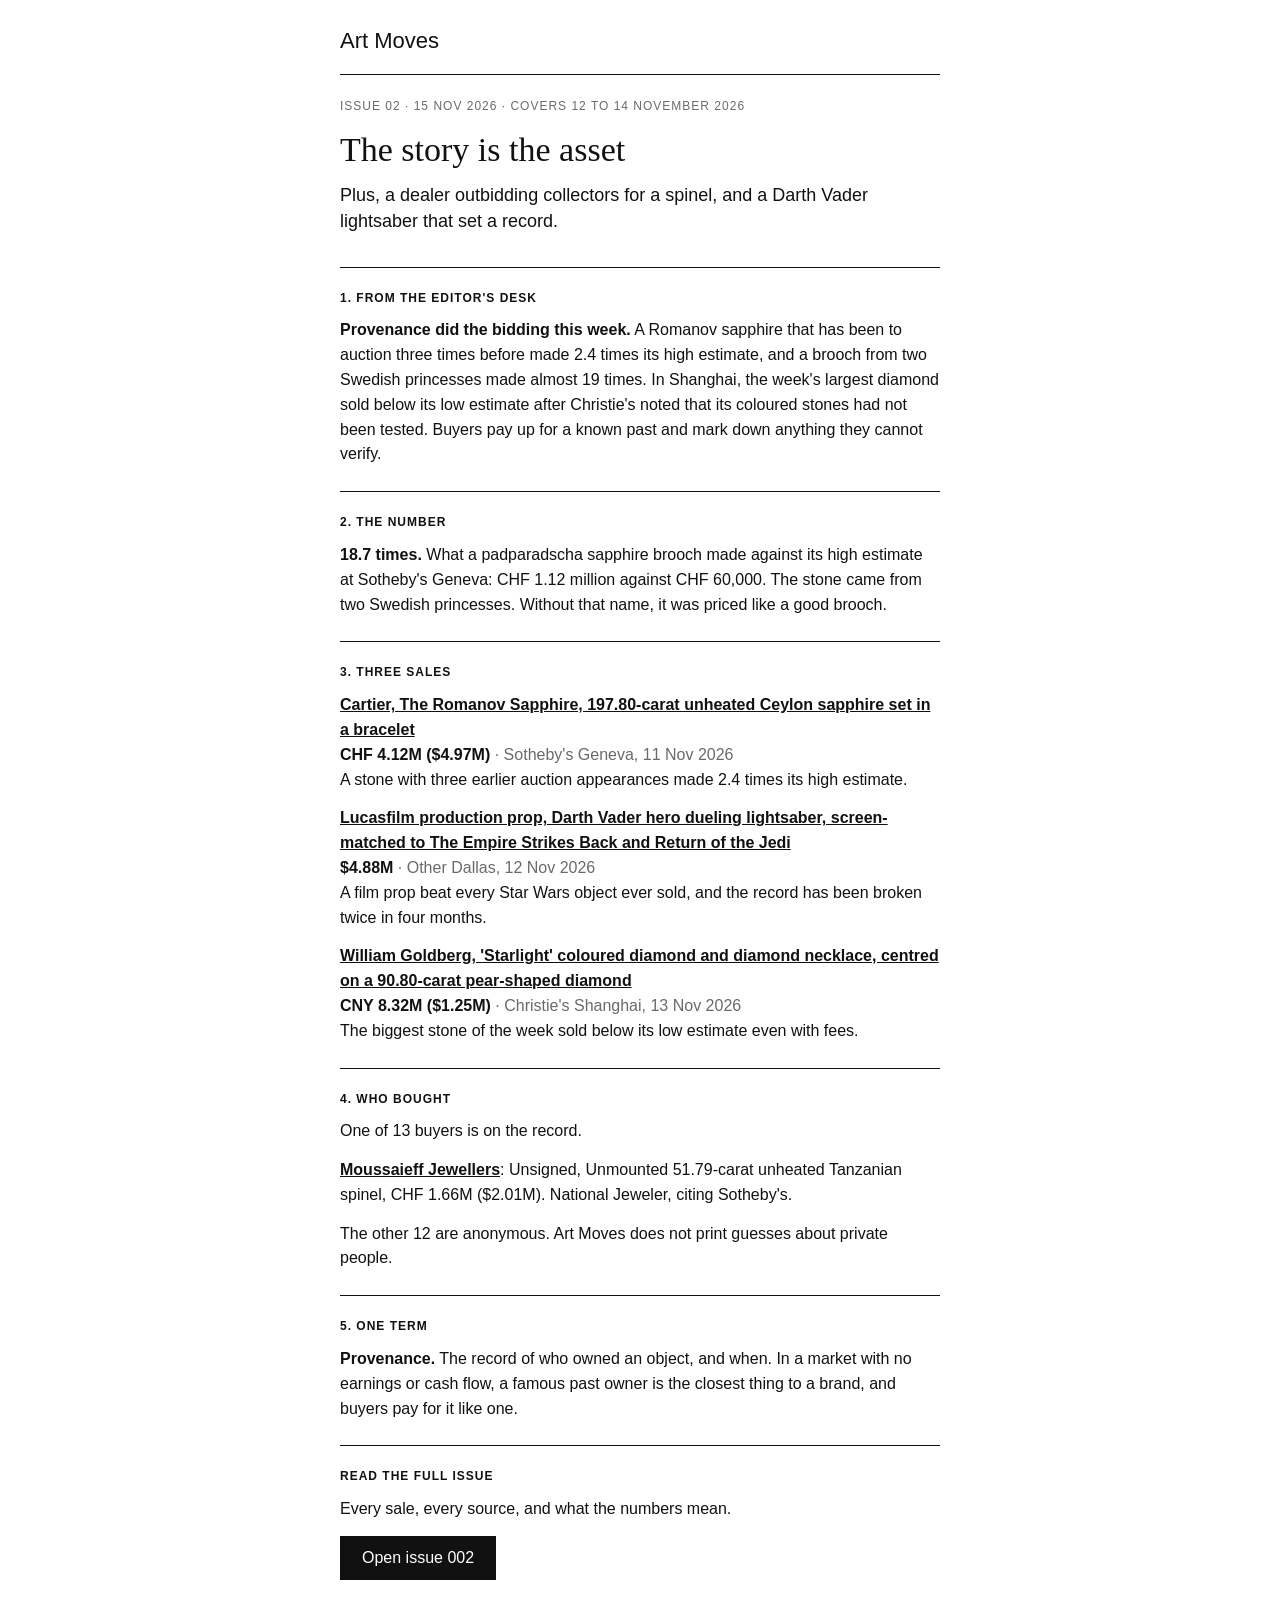
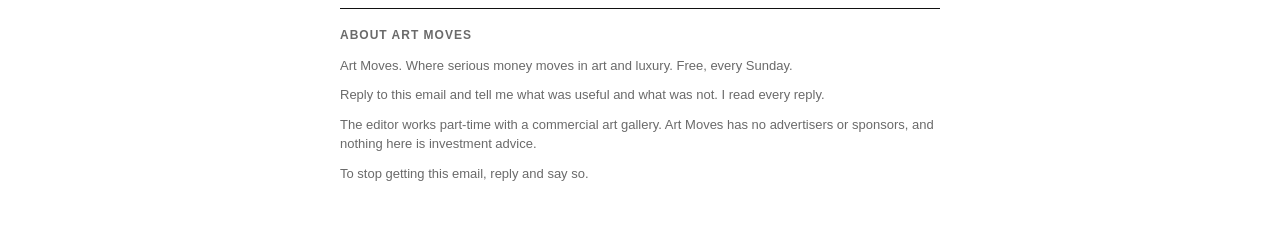
==== email/002.html @ 44662c55 "Issue 2: The story is the asset Draft of Issue 2 (window 12 to 14 November 2026) with 13 new sales, " ====
<!DOCTYPE html><html lang="en"><head><meta charset="utf-8"><meta name="viewport" content="width=device-width, initial-scale=1"><title>The story is the asset</title></head><body style="margin:0;padding:0;background:#ffffff"><div style="display:none;max-height:0;overflow:hidden;opacity:0">Plus, a dealer outbidding collectors for a spinel, and a Darth Vader lightsaber that set a record.</div><table role="presentation" width="100%" cellpadding="0" cellspacing="0" border="0" style="background:#ffffff"><tr><td align="center" style="padding:0 20px"><table role="presentation" width="100%" cellpadding="0" cellspacing="0" border="0" style="max-width:600px;text-align:left"><tr><td style="padding:28px 0 20px"><p style="margin:0;font-family:-apple-system,BlinkMacSystemFont,'Helvetica Neue',Helvetica,Arial,sans-serif;font-size:22px;font-weight:500;color:#111111">Art Moves</p></td></tr><tr><td style="padding:22px 0 14px;border-top:1px solid #111111"><p style="margin:0 0 16px;font-family:-apple-system,BlinkMacSystemFont,'Helvetica Neue',Helvetica,Arial,sans-serif;font-size:13px;line-height:1.5;color:#6a6a6a;font-size:12px;letter-spacing:1px;text-transform:uppercase">Issue 02 · 15 Nov 2026 · Covers 12 to 14 November 2026</p><h1 style="margin:0 0 14px;font-family:Georgia,'Iowan Old Style','Times New Roman',serif;font-size:34px;line-height:1.1;font-weight:normal;color:#111111">The story is the asset</h1><p style="margin:0 0 18px;font-family:-apple-system,BlinkMacSystemFont,'Helvetica Neue',Helvetica,Arial,sans-serif;font-size:18px;line-height:1.45;color:#111111">Plus, a dealer outbidding collectors for a spinel, and a Darth Vader lightsaber that set a record.</p></td></tr><tr><td style="padding:22px 0 10px;border-top:1px solid #111111"><p style="margin:0 0 12px;font-family:-apple-system,BlinkMacSystemFont,'Helvetica Neue',Helvetica,Arial,sans-serif;font-size:12px;line-height:1.4;font-weight:bold;letter-spacing:1px;text-transform:uppercase;color:#111111">1. From the editor&#x27;s desk</p><p style="margin:0 0 14px;font-family:-apple-system,BlinkMacSystemFont,'Helvetica Neue',Helvetica,Arial,sans-serif;font-size:16px;line-height:1.55;color:#111111"><strong>Provenance did the bidding this week.</strong> A Romanov sapphire that has been to auction three times before made 2.4 times its high estimate, and a brooch from two Swedish princesses made almost 19 times. In Shanghai, the week&#x27;s largest diamond sold below its low estimate after Christie&#x27;s noted that its coloured stones had not been tested. Buyers pay up for a known past and mark down anything they cannot verify.</p></td></tr><tr><td style="padding:22px 0 10px;border-top:1px solid #111111"><p style="margin:0 0 12px;font-family:-apple-system,BlinkMacSystemFont,'Helvetica Neue',Helvetica,Arial,sans-serif;font-size:12px;line-height:1.4;font-weight:bold;letter-spacing:1px;text-transform:uppercase;color:#111111">2. The number</p><p style="margin:0 0 14px;font-family:-apple-system,BlinkMacSystemFont,'Helvetica Neue',Helvetica,Arial,sans-serif;font-size:16px;line-height:1.55;color:#111111"><strong>18.7 times.</strong> What a padparadscha sapphire brooch made against its high estimate at Sotheby&#x27;s Geneva: CHF 1.12 million against CHF 60,000. The stone came from two Swedish princesses. Without that name, it was priced like a good brooch.</p></td></tr><tr><td style="padding:22px 0 10px;border-top:1px solid #111111"><p style="margin:0 0 12px;font-family:-apple-system,BlinkMacSystemFont,'Helvetica Neue',Helvetica,Arial,sans-serif;font-size:12px;line-height:1.4;font-weight:bold;letter-spacing:1px;text-transform:uppercase;color:#111111">3. Three sales</p><p style="margin:0 0 14px;font-family:-apple-system,BlinkMacSystemFont,'Helvetica Neue',Helvetica,Arial,sans-serif;font-size:16px;line-height:1.55;color:#111111"><a href="https://art-moves.pages.dev/002.html#2026-11-11-sothebys-romanov-sapphire-bracelet" style="color:#111111;text-decoration:underline;font-weight:bold">Cartier, The Romanov Sapphire, 197.80-carat unheated Ceylon sapphire set in a bracelet</a><br><strong>CHF 4.12M ($4.97M)</strong> <span style="color:#6a6a6a">· Sotheby&#x27;s Geneva, 11 Nov 2026</span><br>A stone with three earlier auction appearances made 2.4 times its high estimate.</p><p style="margin:0 0 14px;font-family:-apple-system,BlinkMacSystemFont,'Helvetica Neue',Helvetica,Arial,sans-serif;font-size:16px;line-height:1.55;color:#111111"><a href="https://art-moves.pages.dev/002.html#2026-11-12-other-darth-vader-lightsaber" style="color:#111111;text-decoration:underline;font-weight:bold">Lucasfilm production prop, Darth Vader hero dueling lightsaber, screen-matched to The Empire Strikes Back and Return of the Jedi</a><br><strong>$4.88M</strong> <span style="color:#6a6a6a">· Other Dallas, 12 Nov 2026</span><br>A film prop beat every Star Wars object ever sold, and the record has been broken twice in four months.</p><p style="margin:0 0 14px;font-family:-apple-system,BlinkMacSystemFont,'Helvetica Neue',Helvetica,Arial,sans-serif;font-size:16px;line-height:1.55;color:#111111"><a href="https://art-moves.pages.dev/002.html#2026-11-13-christies-william-goldberg-starlight-necklace" style="color:#111111;text-decoration:underline;font-weight:bold">William Goldberg, &#x27;Starlight&#x27; coloured diamond and diamond necklace, centred on a 90.80-carat pear-shaped diamond</a><br><strong>CNY 8.32M ($1.25M)</strong> <span style="color:#6a6a6a">· Christie&#x27;s Shanghai, 13 Nov 2026</span><br>The biggest stone of the week sold below its low estimate even with fees.</p></td></tr><tr><td style="padding:22px 0 10px;border-top:1px solid #111111"><p style="margin:0 0 12px;font-family:-apple-system,BlinkMacSystemFont,'Helvetica Neue',Helvetica,Arial,sans-serif;font-size:12px;line-height:1.4;font-weight:bold;letter-spacing:1px;text-transform:uppercase;color:#111111">4. Who bought</p><p style="margin:0 0 14px;font-family:-apple-system,BlinkMacSystemFont,'Helvetica Neue',Helvetica,Arial,sans-serif;font-size:16px;line-height:1.55;color:#111111">One of 13 buyers is on the record.</p><p style="margin:0 0 14px;font-family:-apple-system,BlinkMacSystemFont,'Helvetica Neue',Helvetica,Arial,sans-serif;font-size:16px;line-height:1.55;color:#111111"><strong><a href="https://www.solitairemagazine.com/into-the-limelight/" style="color:#111111;text-decoration:underline">Moussaieff Jewellers</a></strong>: Unsigned, Unmounted 51.79-carat unheated Tanzanian spinel, CHF 1.66M ($2.01M). National Jeweler, citing Sotheby&#x27;s.</p><p style="margin:0 0 14px;font-family:-apple-system,BlinkMacSystemFont,'Helvetica Neue',Helvetica,Arial,sans-serif;font-size:16px;line-height:1.55;color:#111111">The other 12 are anonymous. Art Moves does not print guesses about private people.</p></td></tr><tr><td style="padding:22px 0 10px;border-top:1px solid #111111"><p style="margin:0 0 12px;font-family:-apple-system,BlinkMacSystemFont,'Helvetica Neue',Helvetica,Arial,sans-serif;font-size:12px;line-height:1.4;font-weight:bold;letter-spacing:1px;text-transform:uppercase;color:#111111">5. One term</p><p style="margin:0 0 14px;font-family:-apple-system,BlinkMacSystemFont,'Helvetica Neue',Helvetica,Arial,sans-serif;font-size:16px;line-height:1.55;color:#111111"><strong>Provenance.</strong> The record of who owned an object, and when. In a market with no earnings or cash flow, a famous past owner is the closest thing to a brand, and buyers pay for it like one.</p></td></tr><tr><td style="padding:22px 0 28px;border-top:1px solid #111111"><p style="margin:0 0 12px;font-family:-apple-system,BlinkMacSystemFont,'Helvetica Neue',Helvetica,Arial,sans-serif;font-size:12px;line-height:1.4;font-weight:bold;letter-spacing:1px;text-transform:uppercase;color:#111111">Read the full issue</p><p style="margin:0 0 14px;font-family:-apple-system,BlinkMacSystemFont,'Helvetica Neue',Helvetica,Arial,sans-serif;font-size:16px;line-height:1.55;color:#111111">Every sale, every source, and what the numbers mean.</p><p style="margin:0"><a href="https://art-moves.pages.dev/002.html" style="display:inline-block;background:#111111;color:#ffffff;font-family:-apple-system,BlinkMacSystemFont,'Helvetica Neue',Helvetica,Arial,sans-serif;font-size:16px;font-weight:500;text-decoration:none;padding:13px 22px">Open issue 002</a></p></td></tr><tr><td style="padding:18px 0 36px;border-top:1px solid #111111"><p style="margin:0 0 12px;font-family:-apple-system,BlinkMacSystemFont,'Helvetica Neue',Helvetica,Arial,sans-serif;font-size:12px;line-height:1.4;font-weight:bold;letter-spacing:1px;text-transform:uppercase;color:#111111;color:#6a6a6a">About Art Moves</p><p style="margin:0 0 10px;font-family:-apple-system,BlinkMacSystemFont,'Helvetica Neue',Helvetica,Arial,sans-serif;font-size:13px;line-height:1.5;color:#6a6a6a">Art Moves. Where serious money moves in art and luxury. Free, every Sunday.</p><p style="margin:0 0 10px;font-family:-apple-system,BlinkMacSystemFont,'Helvetica Neue',Helvetica,Arial,sans-serif;font-size:13px;line-height:1.5;color:#6a6a6a">Reply to this email and tell me what was useful and what was not. I read every reply.</p><p style="margin:0 0 10px;font-family:-apple-system,BlinkMacSystemFont,'Helvetica Neue',Helvetica,Arial,sans-serif;font-size:13px;line-height:1.5;color:#6a6a6a">The editor works part-time with a commercial art gallery. Art Moves has no advertisers or sponsors, and nothing here is investment advice.</p><p style="margin:0 0 10px;font-family:-apple-system,BlinkMacSystemFont,'Helvetica Neue',Helvetica,Arial,sans-serif;font-size:13px;line-height:1.5;color:#6a6a6a">To stop getting this email, reply and say so.</p></td></tr></table></td></tr></table></body></html>
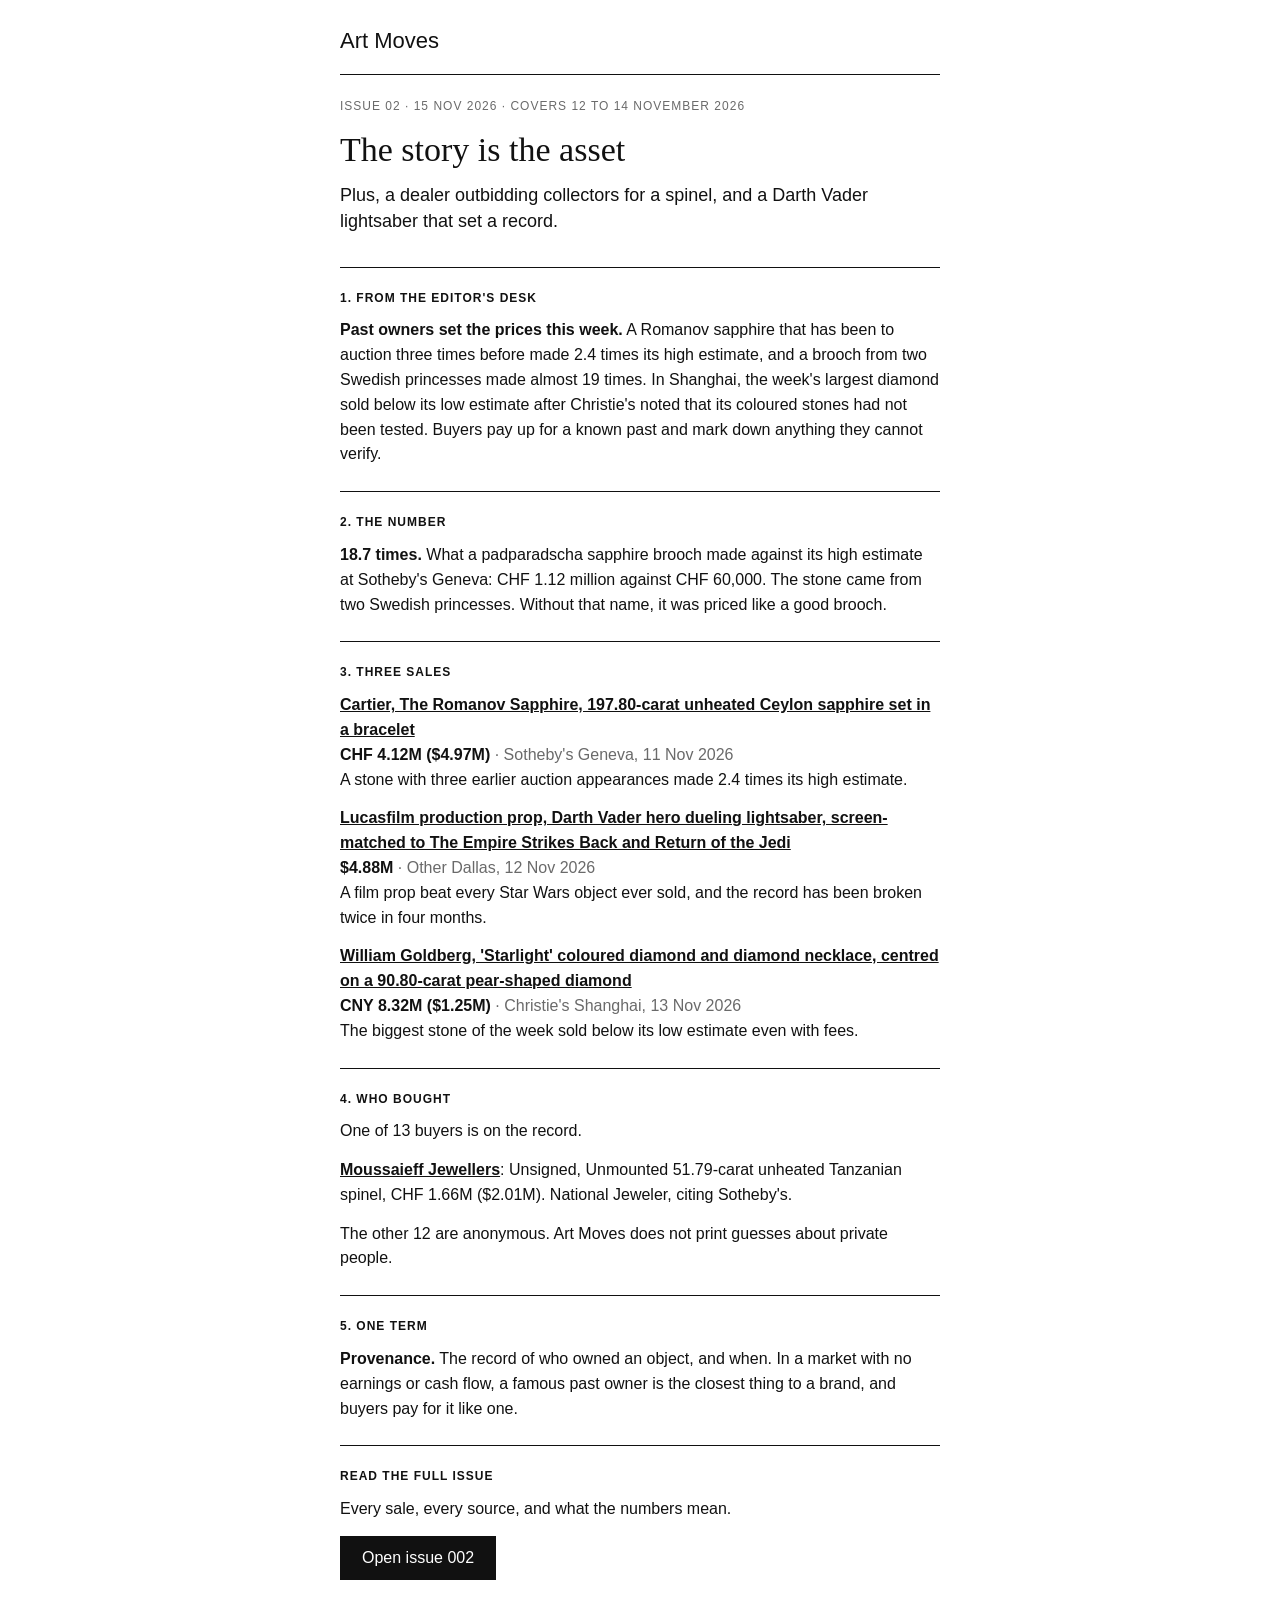
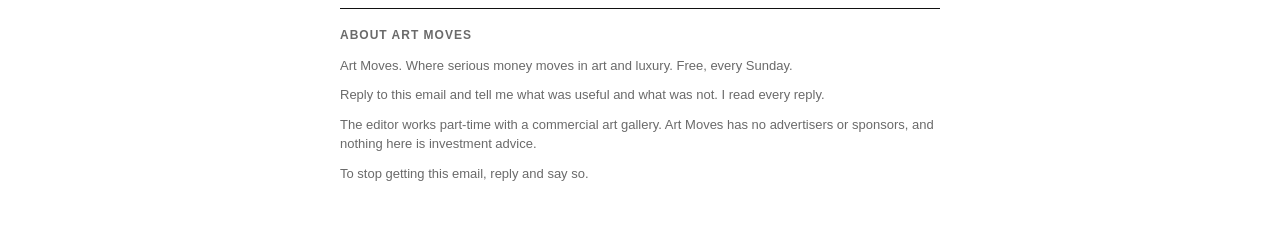
==== commit 9e6e5493: "Links under all three questions; plainer wording across the site Co-authored-by: Perplexity <noreply" ====
--- a/email/002.html
+++ b/email/002.html
@@ -1 +1 @@
-<!DOCTYPE html><html lang="en"><head><meta charset="utf-8"><meta name="viewport" content="width=device-width, initial-scale=1"><title>The story is the asset</title></head><body style="margin:0;padding:0;background:#ffffff"><div style="display:none;max-height:0;overflow:hidden;opacity:0">Plus, a dealer outbidding collectors for a spinel, and a Darth Vader lightsaber that set a record.</div><table role="presentation" width="100%" cellpadding="0" cellspacing="0" border="0" style="background:#ffffff"><tr><td align="center" style="padding:0 20px"><table role="presentation" width="100%" cellpadding="0" cellspacing="0" border="0" style="max-width:600px;text-align:left"><tr><td style="padding:28px 0 20px"><p style="margin:0;font-family:-apple-system,BlinkMacSystemFont,'Helvetica Neue',Helvetica,Arial,sans-serif;font-size:22px;font-weight:500;color:#111111">Art Moves</p></td></tr><tr><td style="padding:22px 0 14px;border-top:1px solid #111111"><p style="margin:0 0 16px;font-family:-apple-system,BlinkMacSystemFont,'Helvetica Neue',Helvetica,Arial,sans-serif;font-size:13px;line-height:1.5;color:#6a6a6a;font-size:12px;letter-spacing:1px;text-transform:uppercase">Issue 02 · 15 Nov 2026 · Covers 12 to 14 November 2026</p><h1 style="margin:0 0 14px;font-family:Georgia,'Iowan Old Style','Times New Roman',serif;font-size:34px;line-height:1.1;font-weight:normal;color:#111111">The story is the asset</h1><p style="margin:0 0 18px;font-family:-apple-system,BlinkMacSystemFont,'Helvetica Neue',Helvetica,Arial,sans-serif;font-size:18px;line-height:1.45;color:#111111">Plus, a dealer outbidding collectors for a spinel, and a Darth Vader lightsaber that set a record.</p></td></tr><tr><td style="padding:22px 0 10px;border-top:1px solid #111111"><p style="margin:0 0 12px;font-family:-apple-system,BlinkMacSystemFont,'Helvetica Neue',Helvetica,Arial,sans-serif;font-size:12px;line-height:1.4;font-weight:bold;letter-spacing:1px;text-transform:uppercase;color:#111111">1. From the editor&#x27;s desk</p><p style="margin:0 0 14px;font-family:-apple-system,BlinkMacSystemFont,'Helvetica Neue',Helvetica,Arial,sans-serif;font-size:16px;line-height:1.55;color:#111111"><strong>Provenance did the bidding this week.</strong> A Romanov sapphire that has been to auction three times before made 2.4 times its high estimate, and a brooch from two Swedish princesses made almost 19 times. In Shanghai, the week&#x27;s largest diamond sold below its low estimate after Christie&#x27;s noted that its coloured stones had not been tested. Buyers pay up for a known past and mark down anything they cannot verify.</p></td></tr><tr><td style="padding:22px 0 10px;border-top:1px solid #111111"><p style="margin:0 0 12px;font-family:-apple-system,BlinkMacSystemFont,'Helvetica Neue',Helvetica,Arial,sans-serif;font-size:12px;line-height:1.4;font-weight:bold;letter-spacing:1px;text-transform:uppercase;color:#111111">2. The number</p><p style="margin:0 0 14px;font-family:-apple-system,BlinkMacSystemFont,'Helvetica Neue',Helvetica,Arial,sans-serif;font-size:16px;line-height:1.55;color:#111111"><strong>18.7 times.</strong> What a padparadscha sapphire brooch made against its high estimate at Sotheby&#x27;s Geneva: CHF 1.12 million against CHF 60,000. The stone came from two Swedish princesses. Without that name, it was priced like a good brooch.</p></td></tr><tr><td style="padding:22px 0 10px;border-top:1px solid #111111"><p style="margin:0 0 12px;font-family:-apple-system,BlinkMacSystemFont,'Helvetica Neue',Helvetica,Arial,sans-serif;font-size:12px;line-height:1.4;font-weight:bold;letter-spacing:1px;text-transform:uppercase;color:#111111">3. Three sales</p><p style="margin:0 0 14px;font-family:-apple-system,BlinkMacSystemFont,'Helvetica Neue',Helvetica,Arial,sans-serif;font-size:16px;line-height:1.55;color:#111111"><a href="https://art-moves.pages.dev/002.html#2026-11-11-sothebys-romanov-sapphire-bracelet" style="color:#111111;text-decoration:underline;font-weight:bold">Cartier, The Romanov Sapphire, 197.80-carat unheated Ceylon sapphire set in a bracelet</a><br><strong>CHF 4.12M ($4.97M)</strong> <span style="color:#6a6a6a">· Sotheby&#x27;s Geneva, 11 Nov 2026</span><br>A stone with three earlier auction appearances made 2.4 times its high estimate.</p><p style="margin:0 0 14px;font-family:-apple-system,BlinkMacSystemFont,'Helvetica Neue',Helvetica,Arial,sans-serif;font-size:16px;line-height:1.55;color:#111111"><a href="https://art-moves.pages.dev/002.html#2026-11-12-other-darth-vader-lightsaber" style="color:#111111;text-decoration:underline;font-weight:bold">Lucasfilm production prop, Darth Vader hero dueling lightsaber, screen-matched to The Empire Strikes Back and Return of the Jedi</a><br><strong>$4.88M</strong> <span style="color:#6a6a6a">· Other Dallas, 12 Nov 2026</span><br>A film prop beat every Star Wars object ever sold, and the record has been broken twice in four months.</p><p style="margin:0 0 14px;font-family:-apple-system,BlinkMacSystemFont,'Helvetica Neue',Helvetica,Arial,sans-serif;font-size:16px;line-height:1.55;color:#111111"><a href="https://art-moves.pages.dev/002.html#2026-11-13-christies-william-goldberg-starlight-necklace" style="color:#111111;text-decoration:underline;font-weight:bold">William Goldberg, &#x27;Starlight&#x27; coloured diamond and diamond necklace, centred on a 90.80-carat pear-shaped diamond</a><br><strong>CNY 8.32M ($1.25M)</strong> <span style="color:#6a6a6a">· Christie&#x27;s Shanghai, 13 Nov 2026</span><br>The biggest stone of the week sold below its low estimate even with fees.</p></td></tr><tr><td style="padding:22px 0 10px;border-top:1px solid #111111"><p style="margin:0 0 12px;font-family:-apple-system,BlinkMacSystemFont,'Helvetica Neue',Helvetica,Arial,sans-serif;font-size:12px;line-height:1.4;font-weight:bold;letter-spacing:1px;text-transform:uppercase;color:#111111">4. Who bought</p><p style="margin:0 0 14px;font-family:-apple-system,BlinkMacSystemFont,'Helvetica Neue',Helvetica,Arial,sans-serif;font-size:16px;line-height:1.55;color:#111111">One of 13 buyers is on the record.</p><p style="margin:0 0 14px;font-family:-apple-system,BlinkMacSystemFont,'Helvetica Neue',Helvetica,Arial,sans-serif;font-size:16px;line-height:1.55;color:#111111"><strong><a href="https://www.solitairemagazine.com/into-the-limelight/" style="color:#111111;text-decoration:underline">Moussaieff Jewellers</a></strong>: Unsigned, Unmounted 51.79-carat unheated Tanzanian spinel, CHF 1.66M ($2.01M). National Jeweler, citing Sotheby&#x27;s.</p><p style="margin:0 0 14px;font-family:-apple-system,BlinkMacSystemFont,'Helvetica Neue',Helvetica,Arial,sans-serif;font-size:16px;line-height:1.55;color:#111111">The other 12 are anonymous. Art Moves does not print guesses about private people.</p></td></tr><tr><td style="padding:22px 0 10px;border-top:1px solid #111111"><p style="margin:0 0 12px;font-family:-apple-system,BlinkMacSystemFont,'Helvetica Neue',Helvetica,Arial,sans-serif;font-size:12px;line-height:1.4;font-weight:bold;letter-spacing:1px;text-transform:uppercase;color:#111111">5. One term</p><p style="margin:0 0 14px;font-family:-apple-system,BlinkMacSystemFont,'Helvetica Neue',Helvetica,Arial,sans-serif;font-size:16px;line-height:1.55;color:#111111"><strong>Provenance.</strong> The record of who owned an object, and when. In a market with no earnings or cash flow, a famous past owner is the closest thing to a brand, and buyers pay for it like one.</p></td></tr><tr><td style="padding:22px 0 28px;border-top:1px solid #111111"><p style="margin:0 0 12px;font-family:-apple-system,BlinkMacSystemFont,'Helvetica Neue',Helvetica,Arial,sans-serif;font-size:12px;line-height:1.4;font-weight:bold;letter-spacing:1px;text-transform:uppercase;color:#111111">Read the full issue</p><p style="margin:0 0 14px;font-family:-apple-system,BlinkMacSystemFont,'Helvetica Neue',Helvetica,Arial,sans-serif;font-size:16px;line-height:1.55;color:#111111">Every sale, every source, and what the numbers mean.</p><p style="margin:0"><a href="https://art-moves.pages.dev/002.html" style="display:inline-block;background:#111111;color:#ffffff;font-family:-apple-system,BlinkMacSystemFont,'Helvetica Neue',Helvetica,Arial,sans-serif;font-size:16px;font-weight:500;text-decoration:none;padding:13px 22px">Open issue 002</a></p></td></tr><tr><td style="padding:18px 0 36px;border-top:1px solid #111111"><p style="margin:0 0 12px;font-family:-apple-system,BlinkMacSystemFont,'Helvetica Neue',Helvetica,Arial,sans-serif;font-size:12px;line-height:1.4;font-weight:bold;letter-spacing:1px;text-transform:uppercase;color:#111111;color:#6a6a6a">About Art Moves</p><p style="margin:0 0 10px;font-family:-apple-system,BlinkMacSystemFont,'Helvetica Neue',Helvetica,Arial,sans-serif;font-size:13px;line-height:1.5;color:#6a6a6a">Art Moves. Where serious money moves in art and luxury. Free, every Sunday.</p><p style="margin:0 0 10px;font-family:-apple-system,BlinkMacSystemFont,'Helvetica Neue',Helvetica,Arial,sans-serif;font-size:13px;line-height:1.5;color:#6a6a6a">Reply to this email and tell me what was useful and what was not. I read every reply.</p><p style="margin:0 0 10px;font-family:-apple-system,BlinkMacSystemFont,'Helvetica Neue',Helvetica,Arial,sans-serif;font-size:13px;line-height:1.5;color:#6a6a6a">The editor works part-time with a commercial art gallery. Art Moves has no advertisers or sponsors, and nothing here is investment advice.</p><p style="margin:0 0 10px;font-family:-apple-system,BlinkMacSystemFont,'Helvetica Neue',Helvetica,Arial,sans-serif;font-size:13px;line-height:1.5;color:#6a6a6a">To stop getting this email, reply and say so.</p></td></tr></table></td></tr></table></body></html>
+<!DOCTYPE html><html lang="en"><head><meta charset="utf-8"><meta name="viewport" content="width=device-width, initial-scale=1"><title>The story is the asset</title></head><body style="margin:0;padding:0;background:#ffffff"><div style="display:none;max-height:0;overflow:hidden;opacity:0">Plus, a dealer outbidding collectors for a spinel, and a Darth Vader lightsaber that set a record.</div><table role="presentation" width="100%" cellpadding="0" cellspacing="0" border="0" style="background:#ffffff"><tr><td align="center" style="padding:0 20px"><table role="presentation" width="100%" cellpadding="0" cellspacing="0" border="0" style="max-width:600px;text-align:left"><tr><td style="padding:28px 0 20px"><p style="margin:0;font-family:-apple-system,BlinkMacSystemFont,'Helvetica Neue',Helvetica,Arial,sans-serif;font-size:22px;font-weight:500;color:#111111">Art Moves</p></td></tr><tr><td style="padding:22px 0 14px;border-top:1px solid #111111"><p style="margin:0 0 16px;font-family:-apple-system,BlinkMacSystemFont,'Helvetica Neue',Helvetica,Arial,sans-serif;font-size:13px;line-height:1.5;color:#6a6a6a;font-size:12px;letter-spacing:1px;text-transform:uppercase">Issue 02 · 15 Nov 2026 · Covers 12 to 14 November 2026</p><h1 style="margin:0 0 14px;font-family:Georgia,'Iowan Old Style','Times New Roman',serif;font-size:34px;line-height:1.1;font-weight:normal;color:#111111">The story is the asset</h1><p style="margin:0 0 18px;font-family:-apple-system,BlinkMacSystemFont,'Helvetica Neue',Helvetica,Arial,sans-serif;font-size:18px;line-height:1.45;color:#111111">Plus, a dealer outbidding collectors for a spinel, and a Darth Vader lightsaber that set a record.</p></td></tr><tr><td style="padding:22px 0 10px;border-top:1px solid #111111"><p style="margin:0 0 12px;font-family:-apple-system,BlinkMacSystemFont,'Helvetica Neue',Helvetica,Arial,sans-serif;font-size:12px;line-height:1.4;font-weight:bold;letter-spacing:1px;text-transform:uppercase;color:#111111">1. From the editor&#x27;s desk</p><p style="margin:0 0 14px;font-family:-apple-system,BlinkMacSystemFont,'Helvetica Neue',Helvetica,Arial,sans-serif;font-size:16px;line-height:1.55;color:#111111"><strong>Past owners set the prices this week.</strong> A Romanov sapphire that has been to auction three times before made 2.4 times its high estimate, and a brooch from two Swedish princesses made almost 19 times. In Shanghai, the week&#x27;s largest diamond sold below its low estimate after Christie&#x27;s noted that its coloured stones had not been tested. Buyers pay up for a known past and mark down anything they cannot verify.</p></td></tr><tr><td style="padding:22px 0 10px;border-top:1px solid #111111"><p style="margin:0 0 12px;font-family:-apple-system,BlinkMacSystemFont,'Helvetica Neue',Helvetica,Arial,sans-serif;font-size:12px;line-height:1.4;font-weight:bold;letter-spacing:1px;text-transform:uppercase;color:#111111">2. The number</p><p style="margin:0 0 14px;font-family:-apple-system,BlinkMacSystemFont,'Helvetica Neue',Helvetica,Arial,sans-serif;font-size:16px;line-height:1.55;color:#111111"><strong>18.7 times.</strong> What a padparadscha sapphire brooch made against its high estimate at Sotheby&#x27;s Geneva: CHF 1.12 million against CHF 60,000. The stone came from two Swedish princesses. Without that name, it was priced like a good brooch.</p></td></tr><tr><td style="padding:22px 0 10px;border-top:1px solid #111111"><p style="margin:0 0 12px;font-family:-apple-system,BlinkMacSystemFont,'Helvetica Neue',Helvetica,Arial,sans-serif;font-size:12px;line-height:1.4;font-weight:bold;letter-spacing:1px;text-transform:uppercase;color:#111111">3. Three sales</p><p style="margin:0 0 14px;font-family:-apple-system,BlinkMacSystemFont,'Helvetica Neue',Helvetica,Arial,sans-serif;font-size:16px;line-height:1.55;color:#111111"><a href="https://art-moves.pages.dev/002.html#2026-11-11-sothebys-romanov-sapphire-bracelet" style="color:#111111;text-decoration:underline;font-weight:bold">Cartier, The Romanov Sapphire, 197.80-carat unheated Ceylon sapphire set in a bracelet</a><br><strong>CHF 4.12M ($4.97M)</strong> <span style="color:#6a6a6a">· Sotheby&#x27;s Geneva, 11 Nov 2026</span><br>A stone with three earlier auction appearances made 2.4 times its high estimate.</p><p style="margin:0 0 14px;font-family:-apple-system,BlinkMacSystemFont,'Helvetica Neue',Helvetica,Arial,sans-serif;font-size:16px;line-height:1.55;color:#111111"><a href="https://art-moves.pages.dev/002.html#2026-11-12-other-darth-vader-lightsaber" style="color:#111111;text-decoration:underline;font-weight:bold">Lucasfilm production prop, Darth Vader hero dueling lightsaber, screen-matched to The Empire Strikes Back and Return of the Jedi</a><br><strong>$4.88M</strong> <span style="color:#6a6a6a">· Other Dallas, 12 Nov 2026</span><br>A film prop beat every Star Wars object ever sold, and the record has been broken twice in four months.</p><p style="margin:0 0 14px;font-family:-apple-system,BlinkMacSystemFont,'Helvetica Neue',Helvetica,Arial,sans-serif;font-size:16px;line-height:1.55;color:#111111"><a href="https://art-moves.pages.dev/002.html#2026-11-13-christies-william-goldberg-starlight-necklace" style="color:#111111;text-decoration:underline;font-weight:bold">William Goldberg, &#x27;Starlight&#x27; coloured diamond and diamond necklace, centred on a 90.80-carat pear-shaped diamond</a><br><strong>CNY 8.32M ($1.25M)</strong> <span style="color:#6a6a6a">· Christie&#x27;s Shanghai, 13 Nov 2026</span><br>The biggest stone of the week sold below its low estimate even with fees.</p></td></tr><tr><td style="padding:22px 0 10px;border-top:1px solid #111111"><p style="margin:0 0 12px;font-family:-apple-system,BlinkMacSystemFont,'Helvetica Neue',Helvetica,Arial,sans-serif;font-size:12px;line-height:1.4;font-weight:bold;letter-spacing:1px;text-transform:uppercase;color:#111111">4. Who bought</p><p style="margin:0 0 14px;font-family:-apple-system,BlinkMacSystemFont,'Helvetica Neue',Helvetica,Arial,sans-serif;font-size:16px;line-height:1.55;color:#111111">One of 13 buyers is on the record.</p><p style="margin:0 0 14px;font-family:-apple-system,BlinkMacSystemFont,'Helvetica Neue',Helvetica,Arial,sans-serif;font-size:16px;line-height:1.55;color:#111111"><strong><a href="https://www.solitairemagazine.com/into-the-limelight/" style="color:#111111;text-decoration:underline">Moussaieff Jewellers</a></strong>: Unsigned, Unmounted 51.79-carat unheated Tanzanian spinel, CHF 1.66M ($2.01M). National Jeweler, citing Sotheby&#x27;s.</p><p style="margin:0 0 14px;font-family:-apple-system,BlinkMacSystemFont,'Helvetica Neue',Helvetica,Arial,sans-serif;font-size:16px;line-height:1.55;color:#111111">The other 12 are anonymous. Art Moves does not print guesses about private people.</p></td></tr><tr><td style="padding:22px 0 10px;border-top:1px solid #111111"><p style="margin:0 0 12px;font-family:-apple-system,BlinkMacSystemFont,'Helvetica Neue',Helvetica,Arial,sans-serif;font-size:12px;line-height:1.4;font-weight:bold;letter-spacing:1px;text-transform:uppercase;color:#111111">5. One term</p><p style="margin:0 0 14px;font-family:-apple-system,BlinkMacSystemFont,'Helvetica Neue',Helvetica,Arial,sans-serif;font-size:16px;line-height:1.55;color:#111111"><strong>Provenance.</strong> The record of who owned an object, and when. In a market with no earnings or cash flow, a famous past owner is the closest thing to a brand, and buyers pay for it like one.</p></td></tr><tr><td style="padding:22px 0 28px;border-top:1px solid #111111"><p style="margin:0 0 12px;font-family:-apple-system,BlinkMacSystemFont,'Helvetica Neue',Helvetica,Arial,sans-serif;font-size:12px;line-height:1.4;font-weight:bold;letter-spacing:1px;text-transform:uppercase;color:#111111">Read the full issue</p><p style="margin:0 0 14px;font-family:-apple-system,BlinkMacSystemFont,'Helvetica Neue',Helvetica,Arial,sans-serif;font-size:16px;line-height:1.55;color:#111111">Every sale, every source, and what the numbers mean.</p><p style="margin:0"><a href="https://art-moves.pages.dev/002.html" style="display:inline-block;background:#111111;color:#ffffff;font-family:-apple-system,BlinkMacSystemFont,'Helvetica Neue',Helvetica,Arial,sans-serif;font-size:16px;font-weight:500;text-decoration:none;padding:13px 22px">Open issue 002</a></p></td></tr><tr><td style="padding:18px 0 36px;border-top:1px solid #111111"><p style="margin:0 0 12px;font-family:-apple-system,BlinkMacSystemFont,'Helvetica Neue',Helvetica,Arial,sans-serif;font-size:12px;line-height:1.4;font-weight:bold;letter-spacing:1px;text-transform:uppercase;color:#111111;color:#6a6a6a">About Art Moves</p><p style="margin:0 0 10px;font-family:-apple-system,BlinkMacSystemFont,'Helvetica Neue',Helvetica,Arial,sans-serif;font-size:13px;line-height:1.5;color:#6a6a6a">Art Moves. Where serious money moves in art and luxury. Free, every Sunday.</p><p style="margin:0 0 10px;font-family:-apple-system,BlinkMacSystemFont,'Helvetica Neue',Helvetica,Arial,sans-serif;font-size:13px;line-height:1.5;color:#6a6a6a">Reply to this email and tell me what was useful and what was not. I read every reply.</p><p style="margin:0 0 10px;font-family:-apple-system,BlinkMacSystemFont,'Helvetica Neue',Helvetica,Arial,sans-serif;font-size:13px;line-height:1.5;color:#6a6a6a">The editor works part-time with a commercial art gallery. Art Moves has no advertisers or sponsors, and nothing here is investment advice.</p><p style="margin:0 0 10px;font-family:-apple-system,BlinkMacSystemFont,'Helvetica Neue',Helvetica,Arial,sans-serif;font-size:13px;line-height:1.5;color:#6a6a6a">To stop getting this email, reply and say so.</p></td></tr></table></td></tr></table></body></html>
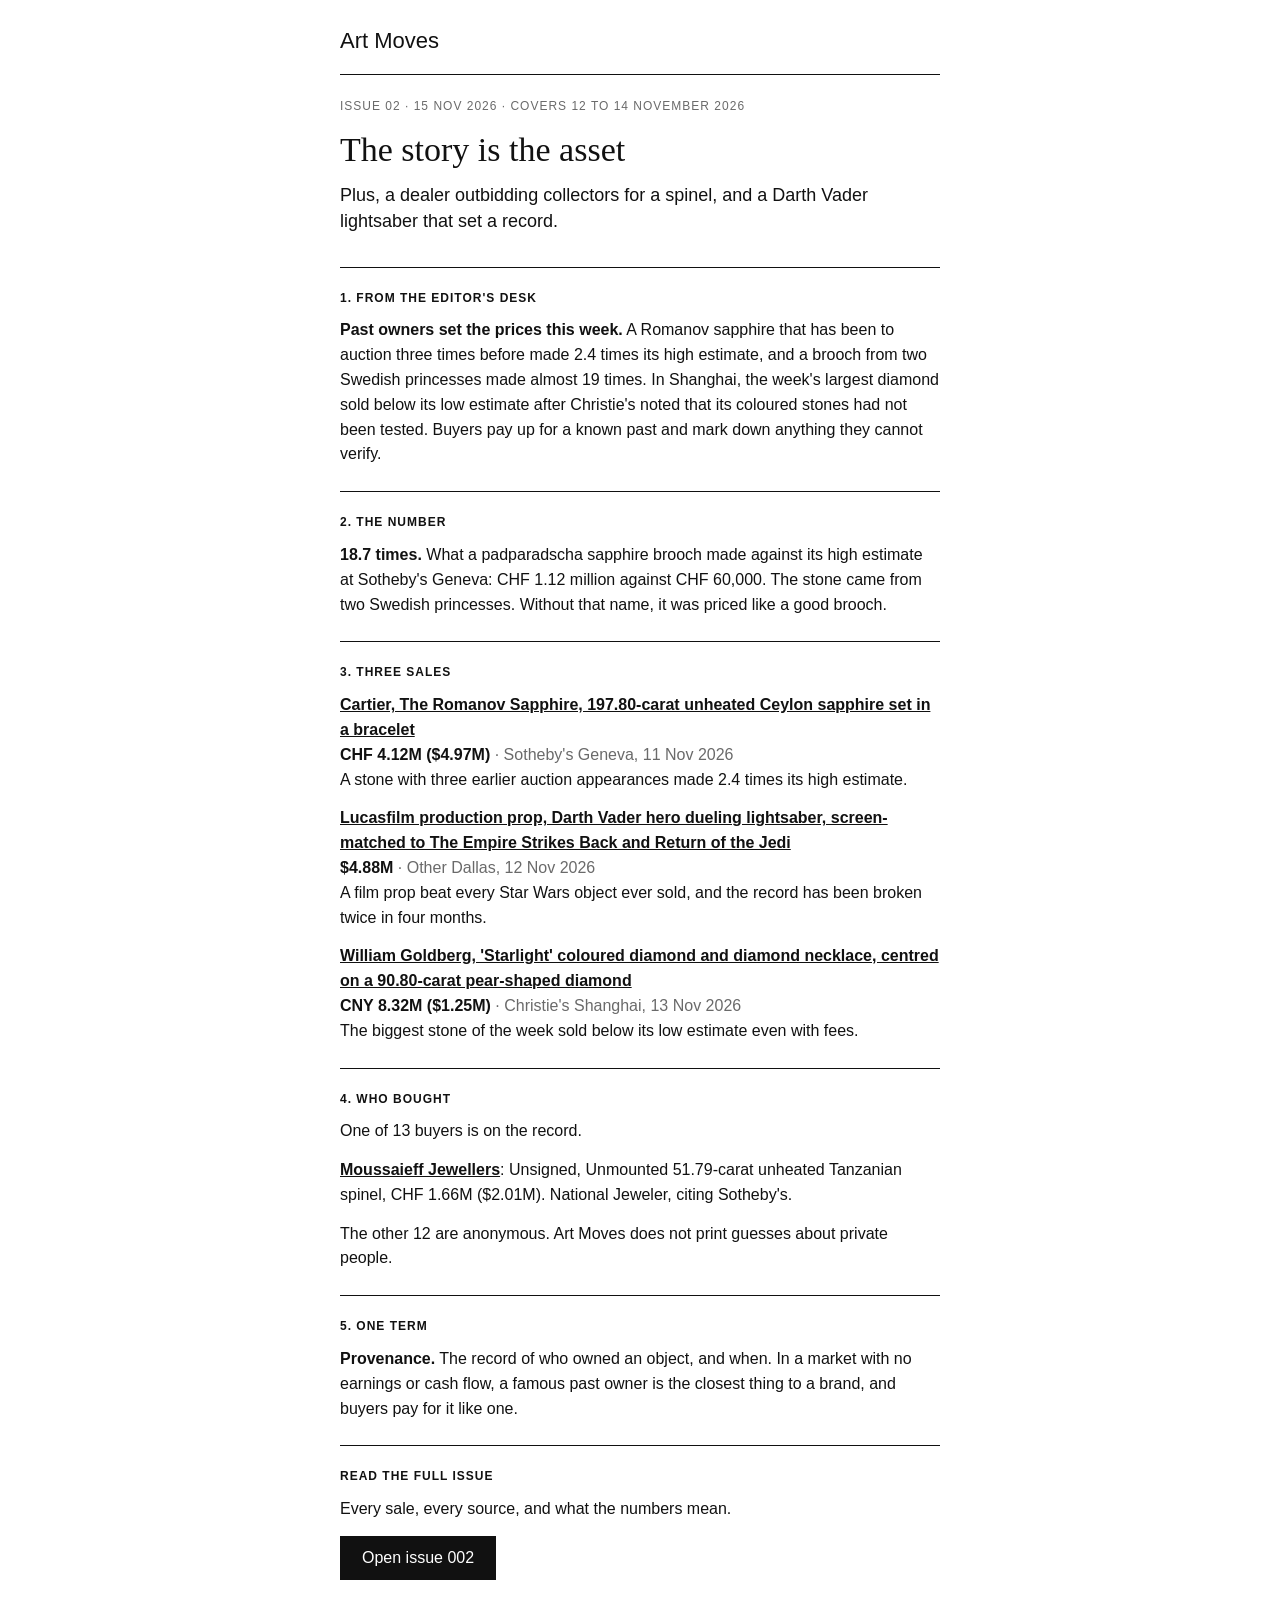
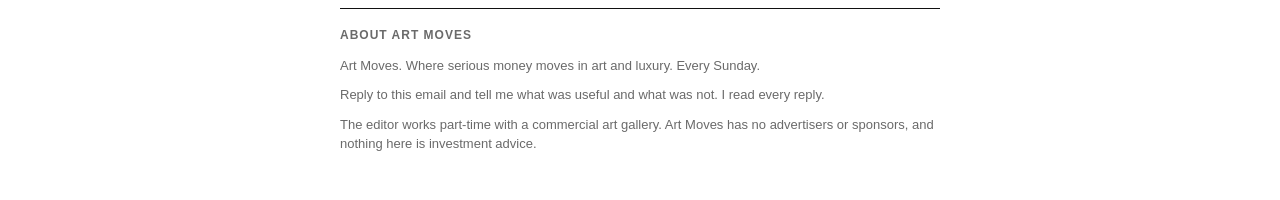
==== commit 311e0692: "Home page intro line; trim footer credit, 'free', reading time and unsubscribe copy Co-authored-by: " ====
--- a/email/002.html
+++ b/email/002.html
@@ -1 +1 @@
-<!DOCTYPE html><html lang="en"><head><meta charset="utf-8"><meta name="viewport" content="width=device-width, initial-scale=1"><title>The story is the asset</title></head><body style="margin:0;padding:0;background:#ffffff"><div style="display:none;max-height:0;overflow:hidden;opacity:0">Plus, a dealer outbidding collectors for a spinel, and a Darth Vader lightsaber that set a record.</div><table role="presentation" width="100%" cellpadding="0" cellspacing="0" border="0" style="background:#ffffff"><tr><td align="center" style="padding:0 20px"><table role="presentation" width="100%" cellpadding="0" cellspacing="0" border="0" style="max-width:600px;text-align:left"><tr><td style="padding:28px 0 20px"><p style="margin:0;font-family:-apple-system,BlinkMacSystemFont,'Helvetica Neue',Helvetica,Arial,sans-serif;font-size:22px;font-weight:500;color:#111111">Art Moves</p></td></tr><tr><td style="padding:22px 0 14px;border-top:1px solid #111111"><p style="margin:0 0 16px;font-family:-apple-system,BlinkMacSystemFont,'Helvetica Neue',Helvetica,Arial,sans-serif;font-size:13px;line-height:1.5;color:#6a6a6a;font-size:12px;letter-spacing:1px;text-transform:uppercase">Issue 02 · 15 Nov 2026 · Covers 12 to 14 November 2026</p><h1 style="margin:0 0 14px;font-family:Georgia,'Iowan Old Style','Times New Roman',serif;font-size:34px;line-height:1.1;font-weight:normal;color:#111111">The story is the asset</h1><p style="margin:0 0 18px;font-family:-apple-system,BlinkMacSystemFont,'Helvetica Neue',Helvetica,Arial,sans-serif;font-size:18px;line-height:1.45;color:#111111">Plus, a dealer outbidding collectors for a spinel, and a Darth Vader lightsaber that set a record.</p></td></tr><tr><td style="padding:22px 0 10px;border-top:1px solid #111111"><p style="margin:0 0 12px;font-family:-apple-system,BlinkMacSystemFont,'Helvetica Neue',Helvetica,Arial,sans-serif;font-size:12px;line-height:1.4;font-weight:bold;letter-spacing:1px;text-transform:uppercase;color:#111111">1. From the editor&#x27;s desk</p><p style="margin:0 0 14px;font-family:-apple-system,BlinkMacSystemFont,'Helvetica Neue',Helvetica,Arial,sans-serif;font-size:16px;line-height:1.55;color:#111111"><strong>Past owners set the prices this week.</strong> A Romanov sapphire that has been to auction three times before made 2.4 times its high estimate, and a brooch from two Swedish princesses made almost 19 times. In Shanghai, the week&#x27;s largest diamond sold below its low estimate after Christie&#x27;s noted that its coloured stones had not been tested. Buyers pay up for a known past and mark down anything they cannot verify.</p></td></tr><tr><td style="padding:22px 0 10px;border-top:1px solid #111111"><p style="margin:0 0 12px;font-family:-apple-system,BlinkMacSystemFont,'Helvetica Neue',Helvetica,Arial,sans-serif;font-size:12px;line-height:1.4;font-weight:bold;letter-spacing:1px;text-transform:uppercase;color:#111111">2. The number</p><p style="margin:0 0 14px;font-family:-apple-system,BlinkMacSystemFont,'Helvetica Neue',Helvetica,Arial,sans-serif;font-size:16px;line-height:1.55;color:#111111"><strong>18.7 times.</strong> What a padparadscha sapphire brooch made against its high estimate at Sotheby&#x27;s Geneva: CHF 1.12 million against CHF 60,000. The stone came from two Swedish princesses. Without that name, it was priced like a good brooch.</p></td></tr><tr><td style="padding:22px 0 10px;border-top:1px solid #111111"><p style="margin:0 0 12px;font-family:-apple-system,BlinkMacSystemFont,'Helvetica Neue',Helvetica,Arial,sans-serif;font-size:12px;line-height:1.4;font-weight:bold;letter-spacing:1px;text-transform:uppercase;color:#111111">3. Three sales</p><p style="margin:0 0 14px;font-family:-apple-system,BlinkMacSystemFont,'Helvetica Neue',Helvetica,Arial,sans-serif;font-size:16px;line-height:1.55;color:#111111"><a href="https://art-moves.pages.dev/002.html#2026-11-11-sothebys-romanov-sapphire-bracelet" style="color:#111111;text-decoration:underline;font-weight:bold">Cartier, The Romanov Sapphire, 197.80-carat unheated Ceylon sapphire set in a bracelet</a><br><strong>CHF 4.12M ($4.97M)</strong> <span style="color:#6a6a6a">· Sotheby&#x27;s Geneva, 11 Nov 2026</span><br>A stone with three earlier auction appearances made 2.4 times its high estimate.</p><p style="margin:0 0 14px;font-family:-apple-system,BlinkMacSystemFont,'Helvetica Neue',Helvetica,Arial,sans-serif;font-size:16px;line-height:1.55;color:#111111"><a href="https://art-moves.pages.dev/002.html#2026-11-12-other-darth-vader-lightsaber" style="color:#111111;text-decoration:underline;font-weight:bold">Lucasfilm production prop, Darth Vader hero dueling lightsaber, screen-matched to The Empire Strikes Back and Return of the Jedi</a><br><strong>$4.88M</strong> <span style="color:#6a6a6a">· Other Dallas, 12 Nov 2026</span><br>A film prop beat every Star Wars object ever sold, and the record has been broken twice in four months.</p><p style="margin:0 0 14px;font-family:-apple-system,BlinkMacSystemFont,'Helvetica Neue',Helvetica,Arial,sans-serif;font-size:16px;line-height:1.55;color:#111111"><a href="https://art-moves.pages.dev/002.html#2026-11-13-christies-william-goldberg-starlight-necklace" style="color:#111111;text-decoration:underline;font-weight:bold">William Goldberg, &#x27;Starlight&#x27; coloured diamond and diamond necklace, centred on a 90.80-carat pear-shaped diamond</a><br><strong>CNY 8.32M ($1.25M)</strong> <span style="color:#6a6a6a">· Christie&#x27;s Shanghai, 13 Nov 2026</span><br>The biggest stone of the week sold below its low estimate even with fees.</p></td></tr><tr><td style="padding:22px 0 10px;border-top:1px solid #111111"><p style="margin:0 0 12px;font-family:-apple-system,BlinkMacSystemFont,'Helvetica Neue',Helvetica,Arial,sans-serif;font-size:12px;line-height:1.4;font-weight:bold;letter-spacing:1px;text-transform:uppercase;color:#111111">4. Who bought</p><p style="margin:0 0 14px;font-family:-apple-system,BlinkMacSystemFont,'Helvetica Neue',Helvetica,Arial,sans-serif;font-size:16px;line-height:1.55;color:#111111">One of 13 buyers is on the record.</p><p style="margin:0 0 14px;font-family:-apple-system,BlinkMacSystemFont,'Helvetica Neue',Helvetica,Arial,sans-serif;font-size:16px;line-height:1.55;color:#111111"><strong><a href="https://www.solitairemagazine.com/into-the-limelight/" style="color:#111111;text-decoration:underline">Moussaieff Jewellers</a></strong>: Unsigned, Unmounted 51.79-carat unheated Tanzanian spinel, CHF 1.66M ($2.01M). National Jeweler, citing Sotheby&#x27;s.</p><p style="margin:0 0 14px;font-family:-apple-system,BlinkMacSystemFont,'Helvetica Neue',Helvetica,Arial,sans-serif;font-size:16px;line-height:1.55;color:#111111">The other 12 are anonymous. Art Moves does not print guesses about private people.</p></td></tr><tr><td style="padding:22px 0 10px;border-top:1px solid #111111"><p style="margin:0 0 12px;font-family:-apple-system,BlinkMacSystemFont,'Helvetica Neue',Helvetica,Arial,sans-serif;font-size:12px;line-height:1.4;font-weight:bold;letter-spacing:1px;text-transform:uppercase;color:#111111">5. One term</p><p style="margin:0 0 14px;font-family:-apple-system,BlinkMacSystemFont,'Helvetica Neue',Helvetica,Arial,sans-serif;font-size:16px;line-height:1.55;color:#111111"><strong>Provenance.</strong> The record of who owned an object, and when. In a market with no earnings or cash flow, a famous past owner is the closest thing to a brand, and buyers pay for it like one.</p></td></tr><tr><td style="padding:22px 0 28px;border-top:1px solid #111111"><p style="margin:0 0 12px;font-family:-apple-system,BlinkMacSystemFont,'Helvetica Neue',Helvetica,Arial,sans-serif;font-size:12px;line-height:1.4;font-weight:bold;letter-spacing:1px;text-transform:uppercase;color:#111111">Read the full issue</p><p style="margin:0 0 14px;font-family:-apple-system,BlinkMacSystemFont,'Helvetica Neue',Helvetica,Arial,sans-serif;font-size:16px;line-height:1.55;color:#111111">Every sale, every source, and what the numbers mean.</p><p style="margin:0"><a href="https://art-moves.pages.dev/002.html" style="display:inline-block;background:#111111;color:#ffffff;font-family:-apple-system,BlinkMacSystemFont,'Helvetica Neue',Helvetica,Arial,sans-serif;font-size:16px;font-weight:500;text-decoration:none;padding:13px 22px">Open issue 002</a></p></td></tr><tr><td style="padding:18px 0 36px;border-top:1px solid #111111"><p style="margin:0 0 12px;font-family:-apple-system,BlinkMacSystemFont,'Helvetica Neue',Helvetica,Arial,sans-serif;font-size:12px;line-height:1.4;font-weight:bold;letter-spacing:1px;text-transform:uppercase;color:#111111;color:#6a6a6a">About Art Moves</p><p style="margin:0 0 10px;font-family:-apple-system,BlinkMacSystemFont,'Helvetica Neue',Helvetica,Arial,sans-serif;font-size:13px;line-height:1.5;color:#6a6a6a">Art Moves. Where serious money moves in art and luxury. Free, every Sunday.</p><p style="margin:0 0 10px;font-family:-apple-system,BlinkMacSystemFont,'Helvetica Neue',Helvetica,Arial,sans-serif;font-size:13px;line-height:1.5;color:#6a6a6a">Reply to this email and tell me what was useful and what was not. I read every reply.</p><p style="margin:0 0 10px;font-family:-apple-system,BlinkMacSystemFont,'Helvetica Neue',Helvetica,Arial,sans-serif;font-size:13px;line-height:1.5;color:#6a6a6a">The editor works part-time with a commercial art gallery. Art Moves has no advertisers or sponsors, and nothing here is investment advice.</p><p style="margin:0 0 10px;font-family:-apple-system,BlinkMacSystemFont,'Helvetica Neue',Helvetica,Arial,sans-serif;font-size:13px;line-height:1.5;color:#6a6a6a">To stop getting this email, reply and say so.</p></td></tr></table></td></tr></table></body></html>
+<!DOCTYPE html><html lang="en"><head><meta charset="utf-8"><meta name="viewport" content="width=device-width, initial-scale=1"><title>The story is the asset</title></head><body style="margin:0;padding:0;background:#ffffff"><div style="display:none;max-height:0;overflow:hidden;opacity:0">Plus, a dealer outbidding collectors for a spinel, and a Darth Vader lightsaber that set a record.</div><table role="presentation" width="100%" cellpadding="0" cellspacing="0" border="0" style="background:#ffffff"><tr><td align="center" style="padding:0 20px"><table role="presentation" width="100%" cellpadding="0" cellspacing="0" border="0" style="max-width:600px;text-align:left"><tr><td style="padding:28px 0 20px"><p style="margin:0;font-family:-apple-system,BlinkMacSystemFont,'Helvetica Neue',Helvetica,Arial,sans-serif;font-size:22px;font-weight:500;color:#111111">Art Moves</p></td></tr><tr><td style="padding:22px 0 14px;border-top:1px solid #111111"><p style="margin:0 0 16px;font-family:-apple-system,BlinkMacSystemFont,'Helvetica Neue',Helvetica,Arial,sans-serif;font-size:13px;line-height:1.5;color:#6a6a6a;font-size:12px;letter-spacing:1px;text-transform:uppercase">Issue 02 · 15 Nov 2026 · Covers 12 to 14 November 2026</p><h1 style="margin:0 0 14px;font-family:Georgia,'Iowan Old Style','Times New Roman',serif;font-size:34px;line-height:1.1;font-weight:normal;color:#111111">The story is the asset</h1><p style="margin:0 0 18px;font-family:-apple-system,BlinkMacSystemFont,'Helvetica Neue',Helvetica,Arial,sans-serif;font-size:18px;line-height:1.45;color:#111111">Plus, a dealer outbidding collectors for a spinel, and a Darth Vader lightsaber that set a record.</p></td></tr><tr><td style="padding:22px 0 10px;border-top:1px solid #111111"><p style="margin:0 0 12px;font-family:-apple-system,BlinkMacSystemFont,'Helvetica Neue',Helvetica,Arial,sans-serif;font-size:12px;line-height:1.4;font-weight:bold;letter-spacing:1px;text-transform:uppercase;color:#111111">1. From the editor&#x27;s desk</p><p style="margin:0 0 14px;font-family:-apple-system,BlinkMacSystemFont,'Helvetica Neue',Helvetica,Arial,sans-serif;font-size:16px;line-height:1.55;color:#111111"><strong>Past owners set the prices this week.</strong> A Romanov sapphire that has been to auction three times before made 2.4 times its high estimate, and a brooch from two Swedish princesses made almost 19 times. In Shanghai, the week&#x27;s largest diamond sold below its low estimate after Christie&#x27;s noted that its coloured stones had not been tested. Buyers pay up for a known past and mark down anything they cannot verify.</p></td></tr><tr><td style="padding:22px 0 10px;border-top:1px solid #111111"><p style="margin:0 0 12px;font-family:-apple-system,BlinkMacSystemFont,'Helvetica Neue',Helvetica,Arial,sans-serif;font-size:12px;line-height:1.4;font-weight:bold;letter-spacing:1px;text-transform:uppercase;color:#111111">2. The number</p><p style="margin:0 0 14px;font-family:-apple-system,BlinkMacSystemFont,'Helvetica Neue',Helvetica,Arial,sans-serif;font-size:16px;line-height:1.55;color:#111111"><strong>18.7 times.</strong> What a padparadscha sapphire brooch made against its high estimate at Sotheby&#x27;s Geneva: CHF 1.12 million against CHF 60,000. The stone came from two Swedish princesses. Without that name, it was priced like a good brooch.</p></td></tr><tr><td style="padding:22px 0 10px;border-top:1px solid #111111"><p style="margin:0 0 12px;font-family:-apple-system,BlinkMacSystemFont,'Helvetica Neue',Helvetica,Arial,sans-serif;font-size:12px;line-height:1.4;font-weight:bold;letter-spacing:1px;text-transform:uppercase;color:#111111">3. Three sales</p><p style="margin:0 0 14px;font-family:-apple-system,BlinkMacSystemFont,'Helvetica Neue',Helvetica,Arial,sans-serif;font-size:16px;line-height:1.55;color:#111111"><a href="https://art-moves.pages.dev/002.html#2026-11-11-sothebys-romanov-sapphire-bracelet" style="color:#111111;text-decoration:underline;font-weight:bold">Cartier, The Romanov Sapphire, 197.80-carat unheated Ceylon sapphire set in a bracelet</a><br><strong>CHF 4.12M ($4.97M)</strong> <span style="color:#6a6a6a">· Sotheby&#x27;s Geneva, 11 Nov 2026</span><br>A stone with three earlier auction appearances made 2.4 times its high estimate.</p><p style="margin:0 0 14px;font-family:-apple-system,BlinkMacSystemFont,'Helvetica Neue',Helvetica,Arial,sans-serif;font-size:16px;line-height:1.55;color:#111111"><a href="https://art-moves.pages.dev/002.html#2026-11-12-other-darth-vader-lightsaber" style="color:#111111;text-decoration:underline;font-weight:bold">Lucasfilm production prop, Darth Vader hero dueling lightsaber, screen-matched to The Empire Strikes Back and Return of the Jedi</a><br><strong>$4.88M</strong> <span style="color:#6a6a6a">· Other Dallas, 12 Nov 2026</span><br>A film prop beat every Star Wars object ever sold, and the record has been broken twice in four months.</p><p style="margin:0 0 14px;font-family:-apple-system,BlinkMacSystemFont,'Helvetica Neue',Helvetica,Arial,sans-serif;font-size:16px;line-height:1.55;color:#111111"><a href="https://art-moves.pages.dev/002.html#2026-11-13-christies-william-goldberg-starlight-necklace" style="color:#111111;text-decoration:underline;font-weight:bold">William Goldberg, &#x27;Starlight&#x27; coloured diamond and diamond necklace, centred on a 90.80-carat pear-shaped diamond</a><br><strong>CNY 8.32M ($1.25M)</strong> <span style="color:#6a6a6a">· Christie&#x27;s Shanghai, 13 Nov 2026</span><br>The biggest stone of the week sold below its low estimate even with fees.</p></td></tr><tr><td style="padding:22px 0 10px;border-top:1px solid #111111"><p style="margin:0 0 12px;font-family:-apple-system,BlinkMacSystemFont,'Helvetica Neue',Helvetica,Arial,sans-serif;font-size:12px;line-height:1.4;font-weight:bold;letter-spacing:1px;text-transform:uppercase;color:#111111">4. Who bought</p><p style="margin:0 0 14px;font-family:-apple-system,BlinkMacSystemFont,'Helvetica Neue',Helvetica,Arial,sans-serif;font-size:16px;line-height:1.55;color:#111111">One of 13 buyers is on the record.</p><p style="margin:0 0 14px;font-family:-apple-system,BlinkMacSystemFont,'Helvetica Neue',Helvetica,Arial,sans-serif;font-size:16px;line-height:1.55;color:#111111"><strong><a href="https://www.solitairemagazine.com/into-the-limelight/" style="color:#111111;text-decoration:underline">Moussaieff Jewellers</a></strong>: Unsigned, Unmounted 51.79-carat unheated Tanzanian spinel, CHF 1.66M ($2.01M). National Jeweler, citing Sotheby&#x27;s.</p><p style="margin:0 0 14px;font-family:-apple-system,BlinkMacSystemFont,'Helvetica Neue',Helvetica,Arial,sans-serif;font-size:16px;line-height:1.55;color:#111111">The other 12 are anonymous. Art Moves does not print guesses about private people.</p></td></tr><tr><td style="padding:22px 0 10px;border-top:1px solid #111111"><p style="margin:0 0 12px;font-family:-apple-system,BlinkMacSystemFont,'Helvetica Neue',Helvetica,Arial,sans-serif;font-size:12px;line-height:1.4;font-weight:bold;letter-spacing:1px;text-transform:uppercase;color:#111111">5. One term</p><p style="margin:0 0 14px;font-family:-apple-system,BlinkMacSystemFont,'Helvetica Neue',Helvetica,Arial,sans-serif;font-size:16px;line-height:1.55;color:#111111"><strong>Provenance.</strong> The record of who owned an object, and when. In a market with no earnings or cash flow, a famous past owner is the closest thing to a brand, and buyers pay for it like one.</p></td></tr><tr><td style="padding:22px 0 28px;border-top:1px solid #111111"><p style="margin:0 0 12px;font-family:-apple-system,BlinkMacSystemFont,'Helvetica Neue',Helvetica,Arial,sans-serif;font-size:12px;line-height:1.4;font-weight:bold;letter-spacing:1px;text-transform:uppercase;color:#111111">Read the full issue</p><p style="margin:0 0 14px;font-family:-apple-system,BlinkMacSystemFont,'Helvetica Neue',Helvetica,Arial,sans-serif;font-size:16px;line-height:1.55;color:#111111">Every sale, every source, and what the numbers mean.</p><p style="margin:0"><a href="https://art-moves.pages.dev/002.html" style="display:inline-block;background:#111111;color:#ffffff;font-family:-apple-system,BlinkMacSystemFont,'Helvetica Neue',Helvetica,Arial,sans-serif;font-size:16px;font-weight:500;text-decoration:none;padding:13px 22px">Open issue 002</a></p></td></tr><tr><td style="padding:18px 0 36px;border-top:1px solid #111111"><p style="margin:0 0 12px;font-family:-apple-system,BlinkMacSystemFont,'Helvetica Neue',Helvetica,Arial,sans-serif;font-size:12px;line-height:1.4;font-weight:bold;letter-spacing:1px;text-transform:uppercase;color:#111111;color:#6a6a6a">About Art Moves</p><p style="margin:0 0 10px;font-family:-apple-system,BlinkMacSystemFont,'Helvetica Neue',Helvetica,Arial,sans-serif;font-size:13px;line-height:1.5;color:#6a6a6a">Art Moves. Where serious money moves in art and luxury. Every Sunday.</p><p style="margin:0 0 10px;font-family:-apple-system,BlinkMacSystemFont,'Helvetica Neue',Helvetica,Arial,sans-serif;font-size:13px;line-height:1.5;color:#6a6a6a">Reply to this email and tell me what was useful and what was not. I read every reply.</p><p style="margin:0 0 10px;font-family:-apple-system,BlinkMacSystemFont,'Helvetica Neue',Helvetica,Arial,sans-serif;font-size:13px;line-height:1.5;color:#6a6a6a">The editor works part-time with a commercial art gallery. Art Moves has no advertisers or sponsors, and nothing here is investment advice.</p></td></tr></table></td></tr></table></body></html>
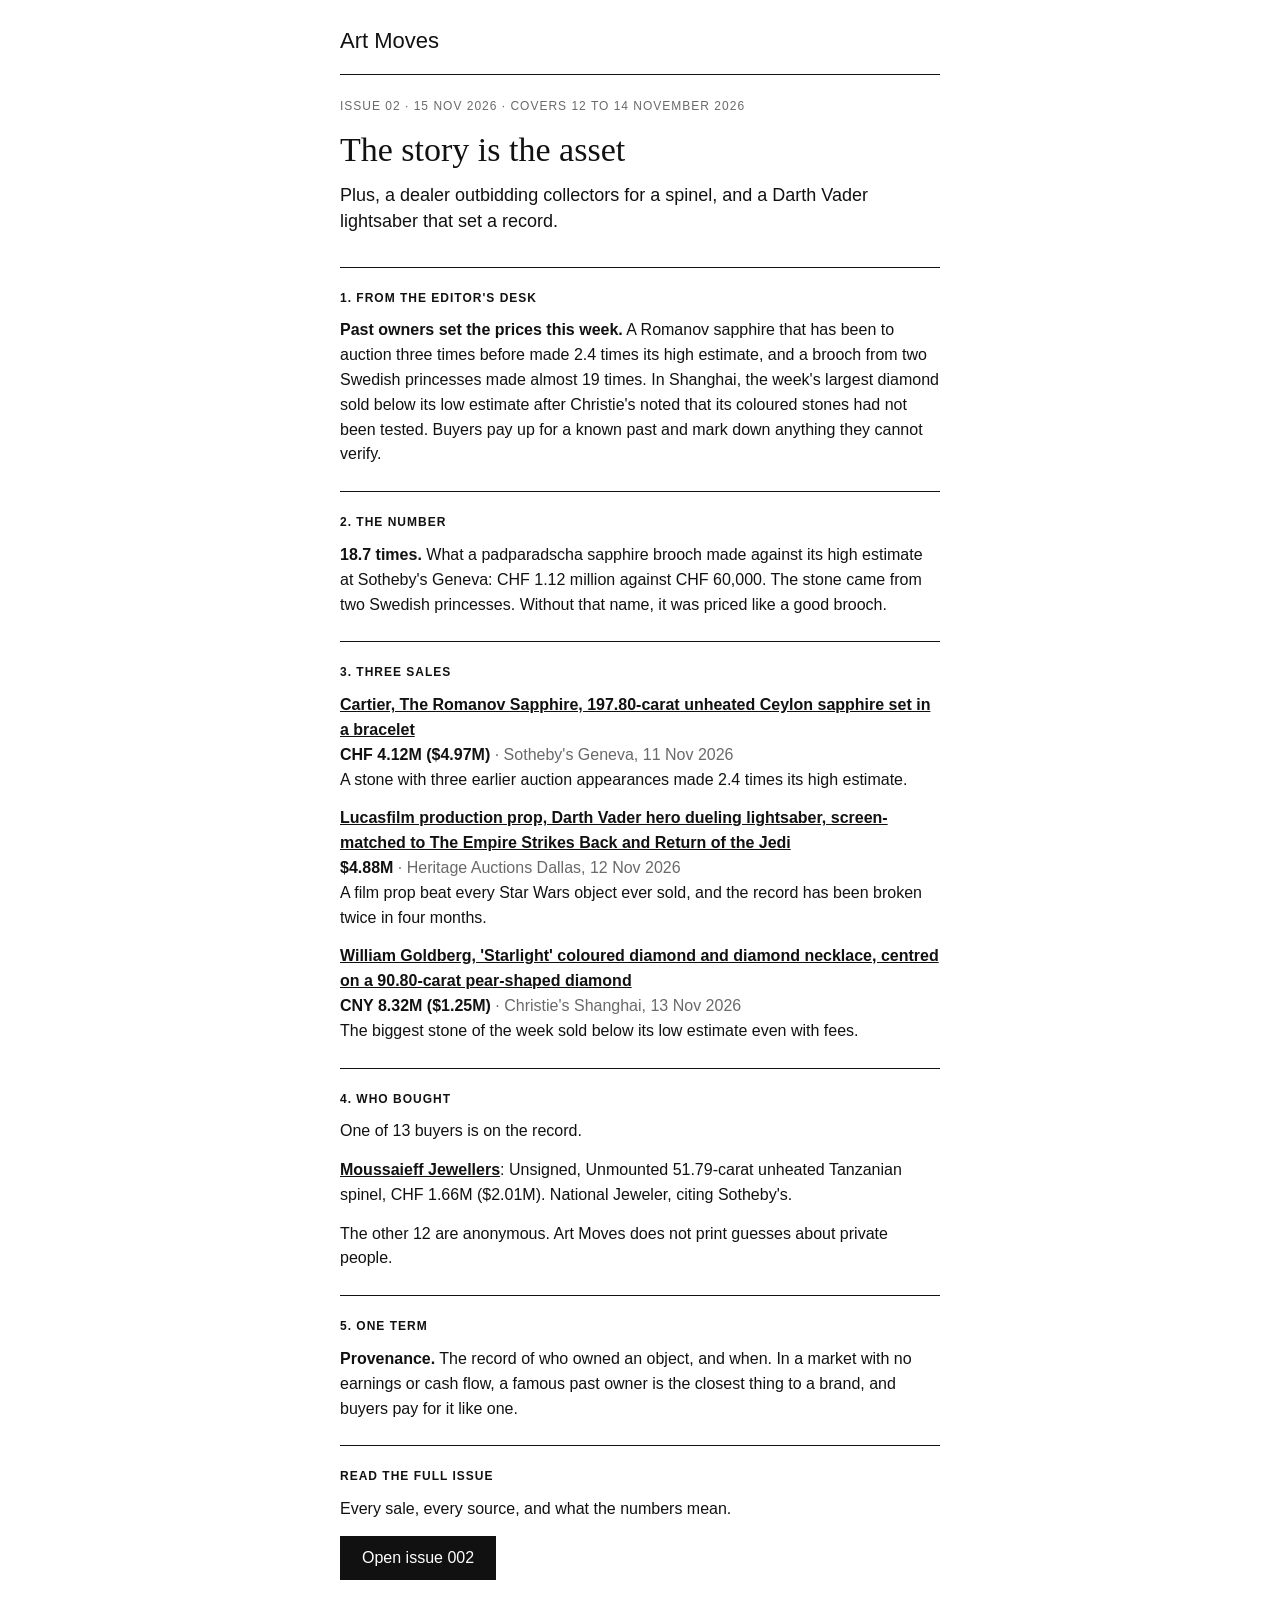
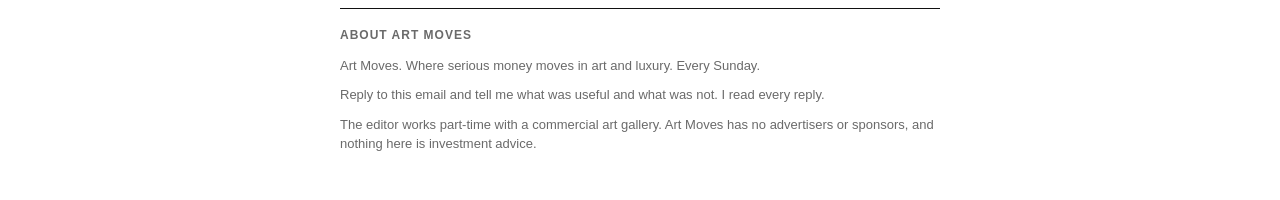
==== commit dc7c272a: "Link previews, icon, intro back on top, named houses, phone cards, 404 page Co-authored-by: Perplexi" ====
--- a/email/002.html
+++ b/email/002.html
@@ -1 +1 @@
-<!DOCTYPE html><html lang="en"><head><meta charset="utf-8"><meta name="viewport" content="width=device-width, initial-scale=1"><title>The story is the asset</title></head><body style="margin:0;padding:0;background:#ffffff"><div style="display:none;max-height:0;overflow:hidden;opacity:0">Plus, a dealer outbidding collectors for a spinel, and a Darth Vader lightsaber that set a record.</div><table role="presentation" width="100%" cellpadding="0" cellspacing="0" border="0" style="background:#ffffff"><tr><td align="center" style="padding:0 20px"><table role="presentation" width="100%" cellpadding="0" cellspacing="0" border="0" style="max-width:600px;text-align:left"><tr><td style="padding:28px 0 20px"><p style="margin:0;font-family:-apple-system,BlinkMacSystemFont,'Helvetica Neue',Helvetica,Arial,sans-serif;font-size:22px;font-weight:500;color:#111111">Art Moves</p></td></tr><tr><td style="padding:22px 0 14px;border-top:1px solid #111111"><p style="margin:0 0 16px;font-family:-apple-system,BlinkMacSystemFont,'Helvetica Neue',Helvetica,Arial,sans-serif;font-size:13px;line-height:1.5;color:#6a6a6a;font-size:12px;letter-spacing:1px;text-transform:uppercase">Issue 02 · 15 Nov 2026 · Covers 12 to 14 November 2026</p><h1 style="margin:0 0 14px;font-family:Georgia,'Iowan Old Style','Times New Roman',serif;font-size:34px;line-height:1.1;font-weight:normal;color:#111111">The story is the asset</h1><p style="margin:0 0 18px;font-family:-apple-system,BlinkMacSystemFont,'Helvetica Neue',Helvetica,Arial,sans-serif;font-size:18px;line-height:1.45;color:#111111">Plus, a dealer outbidding collectors for a spinel, and a Darth Vader lightsaber that set a record.</p></td></tr><tr><td style="padding:22px 0 10px;border-top:1px solid #111111"><p style="margin:0 0 12px;font-family:-apple-system,BlinkMacSystemFont,'Helvetica Neue',Helvetica,Arial,sans-serif;font-size:12px;line-height:1.4;font-weight:bold;letter-spacing:1px;text-transform:uppercase;color:#111111">1. From the editor&#x27;s desk</p><p style="margin:0 0 14px;font-family:-apple-system,BlinkMacSystemFont,'Helvetica Neue',Helvetica,Arial,sans-serif;font-size:16px;line-height:1.55;color:#111111"><strong>Past owners set the prices this week.</strong> A Romanov sapphire that has been to auction three times before made 2.4 times its high estimate, and a brooch from two Swedish princesses made almost 19 times. In Shanghai, the week&#x27;s largest diamond sold below its low estimate after Christie&#x27;s noted that its coloured stones had not been tested. Buyers pay up for a known past and mark down anything they cannot verify.</p></td></tr><tr><td style="padding:22px 0 10px;border-top:1px solid #111111"><p style="margin:0 0 12px;font-family:-apple-system,BlinkMacSystemFont,'Helvetica Neue',Helvetica,Arial,sans-serif;font-size:12px;line-height:1.4;font-weight:bold;letter-spacing:1px;text-transform:uppercase;color:#111111">2. The number</p><p style="margin:0 0 14px;font-family:-apple-system,BlinkMacSystemFont,'Helvetica Neue',Helvetica,Arial,sans-serif;font-size:16px;line-height:1.55;color:#111111"><strong>18.7 times.</strong> What a padparadscha sapphire brooch made against its high estimate at Sotheby&#x27;s Geneva: CHF 1.12 million against CHF 60,000. The stone came from two Swedish princesses. Without that name, it was priced like a good brooch.</p></td></tr><tr><td style="padding:22px 0 10px;border-top:1px solid #111111"><p style="margin:0 0 12px;font-family:-apple-system,BlinkMacSystemFont,'Helvetica Neue',Helvetica,Arial,sans-serif;font-size:12px;line-height:1.4;font-weight:bold;letter-spacing:1px;text-transform:uppercase;color:#111111">3. Three sales</p><p style="margin:0 0 14px;font-family:-apple-system,BlinkMacSystemFont,'Helvetica Neue',Helvetica,Arial,sans-serif;font-size:16px;line-height:1.55;color:#111111"><a href="https://art-moves.pages.dev/002.html#2026-11-11-sothebys-romanov-sapphire-bracelet" style="color:#111111;text-decoration:underline;font-weight:bold">Cartier, The Romanov Sapphire, 197.80-carat unheated Ceylon sapphire set in a bracelet</a><br><strong>CHF 4.12M ($4.97M)</strong> <span style="color:#6a6a6a">· Sotheby&#x27;s Geneva, 11 Nov 2026</span><br>A stone with three earlier auction appearances made 2.4 times its high estimate.</p><p style="margin:0 0 14px;font-family:-apple-system,BlinkMacSystemFont,'Helvetica Neue',Helvetica,Arial,sans-serif;font-size:16px;line-height:1.55;color:#111111"><a href="https://art-moves.pages.dev/002.html#2026-11-12-other-darth-vader-lightsaber" style="color:#111111;text-decoration:underline;font-weight:bold">Lucasfilm production prop, Darth Vader hero dueling lightsaber, screen-matched to The Empire Strikes Back and Return of the Jedi</a><br><strong>$4.88M</strong> <span style="color:#6a6a6a">· Other Dallas, 12 Nov 2026</span><br>A film prop beat every Star Wars object ever sold, and the record has been broken twice in four months.</p><p style="margin:0 0 14px;font-family:-apple-system,BlinkMacSystemFont,'Helvetica Neue',Helvetica,Arial,sans-serif;font-size:16px;line-height:1.55;color:#111111"><a href="https://art-moves.pages.dev/002.html#2026-11-13-christies-william-goldberg-starlight-necklace" style="color:#111111;text-decoration:underline;font-weight:bold">William Goldberg, &#x27;Starlight&#x27; coloured diamond and diamond necklace, centred on a 90.80-carat pear-shaped diamond</a><br><strong>CNY 8.32M ($1.25M)</strong> <span style="color:#6a6a6a">· Christie&#x27;s Shanghai, 13 Nov 2026</span><br>The biggest stone of the week sold below its low estimate even with fees.</p></td></tr><tr><td style="padding:22px 0 10px;border-top:1px solid #111111"><p style="margin:0 0 12px;font-family:-apple-system,BlinkMacSystemFont,'Helvetica Neue',Helvetica,Arial,sans-serif;font-size:12px;line-height:1.4;font-weight:bold;letter-spacing:1px;text-transform:uppercase;color:#111111">4. Who bought</p><p style="margin:0 0 14px;font-family:-apple-system,BlinkMacSystemFont,'Helvetica Neue',Helvetica,Arial,sans-serif;font-size:16px;line-height:1.55;color:#111111">One of 13 buyers is on the record.</p><p style="margin:0 0 14px;font-family:-apple-system,BlinkMacSystemFont,'Helvetica Neue',Helvetica,Arial,sans-serif;font-size:16px;line-height:1.55;color:#111111"><strong><a href="https://www.solitairemagazine.com/into-the-limelight/" style="color:#111111;text-decoration:underline">Moussaieff Jewellers</a></strong>: Unsigned, Unmounted 51.79-carat unheated Tanzanian spinel, CHF 1.66M ($2.01M). National Jeweler, citing Sotheby&#x27;s.</p><p style="margin:0 0 14px;font-family:-apple-system,BlinkMacSystemFont,'Helvetica Neue',Helvetica,Arial,sans-serif;font-size:16px;line-height:1.55;color:#111111">The other 12 are anonymous. Art Moves does not print guesses about private people.</p></td></tr><tr><td style="padding:22px 0 10px;border-top:1px solid #111111"><p style="margin:0 0 12px;font-family:-apple-system,BlinkMacSystemFont,'Helvetica Neue',Helvetica,Arial,sans-serif;font-size:12px;line-height:1.4;font-weight:bold;letter-spacing:1px;text-transform:uppercase;color:#111111">5. One term</p><p style="margin:0 0 14px;font-family:-apple-system,BlinkMacSystemFont,'Helvetica Neue',Helvetica,Arial,sans-serif;font-size:16px;line-height:1.55;color:#111111"><strong>Provenance.</strong> The record of who owned an object, and when. In a market with no earnings or cash flow, a famous past owner is the closest thing to a brand, and buyers pay for it like one.</p></td></tr><tr><td style="padding:22px 0 28px;border-top:1px solid #111111"><p style="margin:0 0 12px;font-family:-apple-system,BlinkMacSystemFont,'Helvetica Neue',Helvetica,Arial,sans-serif;font-size:12px;line-height:1.4;font-weight:bold;letter-spacing:1px;text-transform:uppercase;color:#111111">Read the full issue</p><p style="margin:0 0 14px;font-family:-apple-system,BlinkMacSystemFont,'Helvetica Neue',Helvetica,Arial,sans-serif;font-size:16px;line-height:1.55;color:#111111">Every sale, every source, and what the numbers mean.</p><p style="margin:0"><a href="https://art-moves.pages.dev/002.html" style="display:inline-block;background:#111111;color:#ffffff;font-family:-apple-system,BlinkMacSystemFont,'Helvetica Neue',Helvetica,Arial,sans-serif;font-size:16px;font-weight:500;text-decoration:none;padding:13px 22px">Open issue 002</a></p></td></tr><tr><td style="padding:18px 0 36px;border-top:1px solid #111111"><p style="margin:0 0 12px;font-family:-apple-system,BlinkMacSystemFont,'Helvetica Neue',Helvetica,Arial,sans-serif;font-size:12px;line-height:1.4;font-weight:bold;letter-spacing:1px;text-transform:uppercase;color:#111111;color:#6a6a6a">About Art Moves</p><p style="margin:0 0 10px;font-family:-apple-system,BlinkMacSystemFont,'Helvetica Neue',Helvetica,Arial,sans-serif;font-size:13px;line-height:1.5;color:#6a6a6a">Art Moves. Where serious money moves in art and luxury. Every Sunday.</p><p style="margin:0 0 10px;font-family:-apple-system,BlinkMacSystemFont,'Helvetica Neue',Helvetica,Arial,sans-serif;font-size:13px;line-height:1.5;color:#6a6a6a">Reply to this email and tell me what was useful and what was not. I read every reply.</p><p style="margin:0 0 10px;font-family:-apple-system,BlinkMacSystemFont,'Helvetica Neue',Helvetica,Arial,sans-serif;font-size:13px;line-height:1.5;color:#6a6a6a">The editor works part-time with a commercial art gallery. Art Moves has no advertisers or sponsors, and nothing here is investment advice.</p></td></tr></table></td></tr></table></body></html>
+<!DOCTYPE html><html lang="en"><head><meta charset="utf-8"><meta name="viewport" content="width=device-width, initial-scale=1"><title>The story is the asset</title></head><body style="margin:0;padding:0;background:#ffffff"><div style="display:none;max-height:0;overflow:hidden;opacity:0">Plus, a dealer outbidding collectors for a spinel, and a Darth Vader lightsaber that set a record.</div><table role="presentation" width="100%" cellpadding="0" cellspacing="0" border="0" style="background:#ffffff"><tr><td align="center" style="padding:0 20px"><table role="presentation" width="100%" cellpadding="0" cellspacing="0" border="0" style="max-width:600px;text-align:left"><tr><td style="padding:28px 0 20px"><p style="margin:0;font-family:-apple-system,BlinkMacSystemFont,'Helvetica Neue',Helvetica,Arial,sans-serif;font-size:22px;font-weight:500;color:#111111">Art Moves</p></td></tr><tr><td style="padding:22px 0 14px;border-top:1px solid #111111"><p style="margin:0 0 16px;font-family:-apple-system,BlinkMacSystemFont,'Helvetica Neue',Helvetica,Arial,sans-serif;font-size:13px;line-height:1.5;color:#6a6a6a;font-size:12px;letter-spacing:1px;text-transform:uppercase">Issue 02 · 15 Nov 2026 · Covers 12 to 14 November 2026</p><h1 style="margin:0 0 14px;font-family:Georgia,'Iowan Old Style','Times New Roman',serif;font-size:34px;line-height:1.1;font-weight:normal;color:#111111">The story is the asset</h1><p style="margin:0 0 18px;font-family:-apple-system,BlinkMacSystemFont,'Helvetica Neue',Helvetica,Arial,sans-serif;font-size:18px;line-height:1.45;color:#111111">Plus, a dealer outbidding collectors for a spinel, and a Darth Vader lightsaber that set a record.</p></td></tr><tr><td style="padding:22px 0 10px;border-top:1px solid #111111"><p style="margin:0 0 12px;font-family:-apple-system,BlinkMacSystemFont,'Helvetica Neue',Helvetica,Arial,sans-serif;font-size:12px;line-height:1.4;font-weight:bold;letter-spacing:1px;text-transform:uppercase;color:#111111">1. From the editor&#x27;s desk</p><p style="margin:0 0 14px;font-family:-apple-system,BlinkMacSystemFont,'Helvetica Neue',Helvetica,Arial,sans-serif;font-size:16px;line-height:1.55;color:#111111"><strong>Past owners set the prices this week.</strong> A Romanov sapphire that has been to auction three times before made 2.4 times its high estimate, and a brooch from two Swedish princesses made almost 19 times. In Shanghai, the week&#x27;s largest diamond sold below its low estimate after Christie&#x27;s noted that its coloured stones had not been tested. Buyers pay up for a known past and mark down anything they cannot verify.</p></td></tr><tr><td style="padding:22px 0 10px;border-top:1px solid #111111"><p style="margin:0 0 12px;font-family:-apple-system,BlinkMacSystemFont,'Helvetica Neue',Helvetica,Arial,sans-serif;font-size:12px;line-height:1.4;font-weight:bold;letter-spacing:1px;text-transform:uppercase;color:#111111">2. The number</p><p style="margin:0 0 14px;font-family:-apple-system,BlinkMacSystemFont,'Helvetica Neue',Helvetica,Arial,sans-serif;font-size:16px;line-height:1.55;color:#111111"><strong>18.7 times.</strong> What a padparadscha sapphire brooch made against its high estimate at Sotheby&#x27;s Geneva: CHF 1.12 million against CHF 60,000. The stone came from two Swedish princesses. Without that name, it was priced like a good brooch.</p></td></tr><tr><td style="padding:22px 0 10px;border-top:1px solid #111111"><p style="margin:0 0 12px;font-family:-apple-system,BlinkMacSystemFont,'Helvetica Neue',Helvetica,Arial,sans-serif;font-size:12px;line-height:1.4;font-weight:bold;letter-spacing:1px;text-transform:uppercase;color:#111111">3. Three sales</p><p style="margin:0 0 14px;font-family:-apple-system,BlinkMacSystemFont,'Helvetica Neue',Helvetica,Arial,sans-serif;font-size:16px;line-height:1.55;color:#111111"><a href="https://art-moves.pages.dev/002.html#2026-11-11-sothebys-romanov-sapphire-bracelet" style="color:#111111;text-decoration:underline;font-weight:bold">Cartier, The Romanov Sapphire, 197.80-carat unheated Ceylon sapphire set in a bracelet</a><br><strong>CHF 4.12M ($4.97M)</strong> <span style="color:#6a6a6a">· Sotheby&#x27;s Geneva, 11 Nov 2026</span><br>A stone with three earlier auction appearances made 2.4 times its high estimate.</p><p style="margin:0 0 14px;font-family:-apple-system,BlinkMacSystemFont,'Helvetica Neue',Helvetica,Arial,sans-serif;font-size:16px;line-height:1.55;color:#111111"><a href="https://art-moves.pages.dev/002.html#2026-11-12-other-darth-vader-lightsaber" style="color:#111111;text-decoration:underline;font-weight:bold">Lucasfilm production prop, Darth Vader hero dueling lightsaber, screen-matched to The Empire Strikes Back and Return of the Jedi</a><br><strong>$4.88M</strong> <span style="color:#6a6a6a">· Heritage Auctions Dallas, 12 Nov 2026</span><br>A film prop beat every Star Wars object ever sold, and the record has been broken twice in four months.</p><p style="margin:0 0 14px;font-family:-apple-system,BlinkMacSystemFont,'Helvetica Neue',Helvetica,Arial,sans-serif;font-size:16px;line-height:1.55;color:#111111"><a href="https://art-moves.pages.dev/002.html#2026-11-13-christies-william-goldberg-starlight-necklace" style="color:#111111;text-decoration:underline;font-weight:bold">William Goldberg, &#x27;Starlight&#x27; coloured diamond and diamond necklace, centred on a 90.80-carat pear-shaped diamond</a><br><strong>CNY 8.32M ($1.25M)</strong> <span style="color:#6a6a6a">· Christie&#x27;s Shanghai, 13 Nov 2026</span><br>The biggest stone of the week sold below its low estimate even with fees.</p></td></tr><tr><td style="padding:22px 0 10px;border-top:1px solid #111111"><p style="margin:0 0 12px;font-family:-apple-system,BlinkMacSystemFont,'Helvetica Neue',Helvetica,Arial,sans-serif;font-size:12px;line-height:1.4;font-weight:bold;letter-spacing:1px;text-transform:uppercase;color:#111111">4. Who bought</p><p style="margin:0 0 14px;font-family:-apple-system,BlinkMacSystemFont,'Helvetica Neue',Helvetica,Arial,sans-serif;font-size:16px;line-height:1.55;color:#111111">One of 13 buyers is on the record.</p><p style="margin:0 0 14px;font-family:-apple-system,BlinkMacSystemFont,'Helvetica Neue',Helvetica,Arial,sans-serif;font-size:16px;line-height:1.55;color:#111111"><strong><a href="https://www.solitairemagazine.com/into-the-limelight/" style="color:#111111;text-decoration:underline">Moussaieff Jewellers</a></strong>: Unsigned, Unmounted 51.79-carat unheated Tanzanian spinel, CHF 1.66M ($2.01M). National Jeweler, citing Sotheby&#x27;s.</p><p style="margin:0 0 14px;font-family:-apple-system,BlinkMacSystemFont,'Helvetica Neue',Helvetica,Arial,sans-serif;font-size:16px;line-height:1.55;color:#111111">The other 12 are anonymous. Art Moves does not print guesses about private people.</p></td></tr><tr><td style="padding:22px 0 10px;border-top:1px solid #111111"><p style="margin:0 0 12px;font-family:-apple-system,BlinkMacSystemFont,'Helvetica Neue',Helvetica,Arial,sans-serif;font-size:12px;line-height:1.4;font-weight:bold;letter-spacing:1px;text-transform:uppercase;color:#111111">5. One term</p><p style="margin:0 0 14px;font-family:-apple-system,BlinkMacSystemFont,'Helvetica Neue',Helvetica,Arial,sans-serif;font-size:16px;line-height:1.55;color:#111111"><strong>Provenance.</strong> The record of who owned an object, and when. In a market with no earnings or cash flow, a famous past owner is the closest thing to a brand, and buyers pay for it like one.</p></td></tr><tr><td style="padding:22px 0 28px;border-top:1px solid #111111"><p style="margin:0 0 12px;font-family:-apple-system,BlinkMacSystemFont,'Helvetica Neue',Helvetica,Arial,sans-serif;font-size:12px;line-height:1.4;font-weight:bold;letter-spacing:1px;text-transform:uppercase;color:#111111">Read the full issue</p><p style="margin:0 0 14px;font-family:-apple-system,BlinkMacSystemFont,'Helvetica Neue',Helvetica,Arial,sans-serif;font-size:16px;line-height:1.55;color:#111111">Every sale, every source, and what the numbers mean.</p><p style="margin:0"><a href="https://art-moves.pages.dev/002.html" style="display:inline-block;background:#111111;color:#ffffff;font-family:-apple-system,BlinkMacSystemFont,'Helvetica Neue',Helvetica,Arial,sans-serif;font-size:16px;font-weight:500;text-decoration:none;padding:13px 22px">Open issue 002</a></p></td></tr><tr><td style="padding:18px 0 36px;border-top:1px solid #111111"><p style="margin:0 0 12px;font-family:-apple-system,BlinkMacSystemFont,'Helvetica Neue',Helvetica,Arial,sans-serif;font-size:12px;line-height:1.4;font-weight:bold;letter-spacing:1px;text-transform:uppercase;color:#111111;color:#6a6a6a">About Art Moves</p><p style="margin:0 0 10px;font-family:-apple-system,BlinkMacSystemFont,'Helvetica Neue',Helvetica,Arial,sans-serif;font-size:13px;line-height:1.5;color:#6a6a6a">Art Moves. Where serious money moves in art and luxury. Every Sunday.</p><p style="margin:0 0 10px;font-family:-apple-system,BlinkMacSystemFont,'Helvetica Neue',Helvetica,Arial,sans-serif;font-size:13px;line-height:1.5;color:#6a6a6a">Reply to this email and tell me what was useful and what was not. I read every reply.</p><p style="margin:0 0 10px;font-family:-apple-system,BlinkMacSystemFont,'Helvetica Neue',Helvetica,Arial,sans-serif;font-size:13px;line-height:1.5;color:#6a6a6a">The editor works part-time with a commercial art gallery. Art Moves has no advertisers or sponsors, and nothing here is investment advice.</p></td></tr></table></td></tr></table></body></html>
